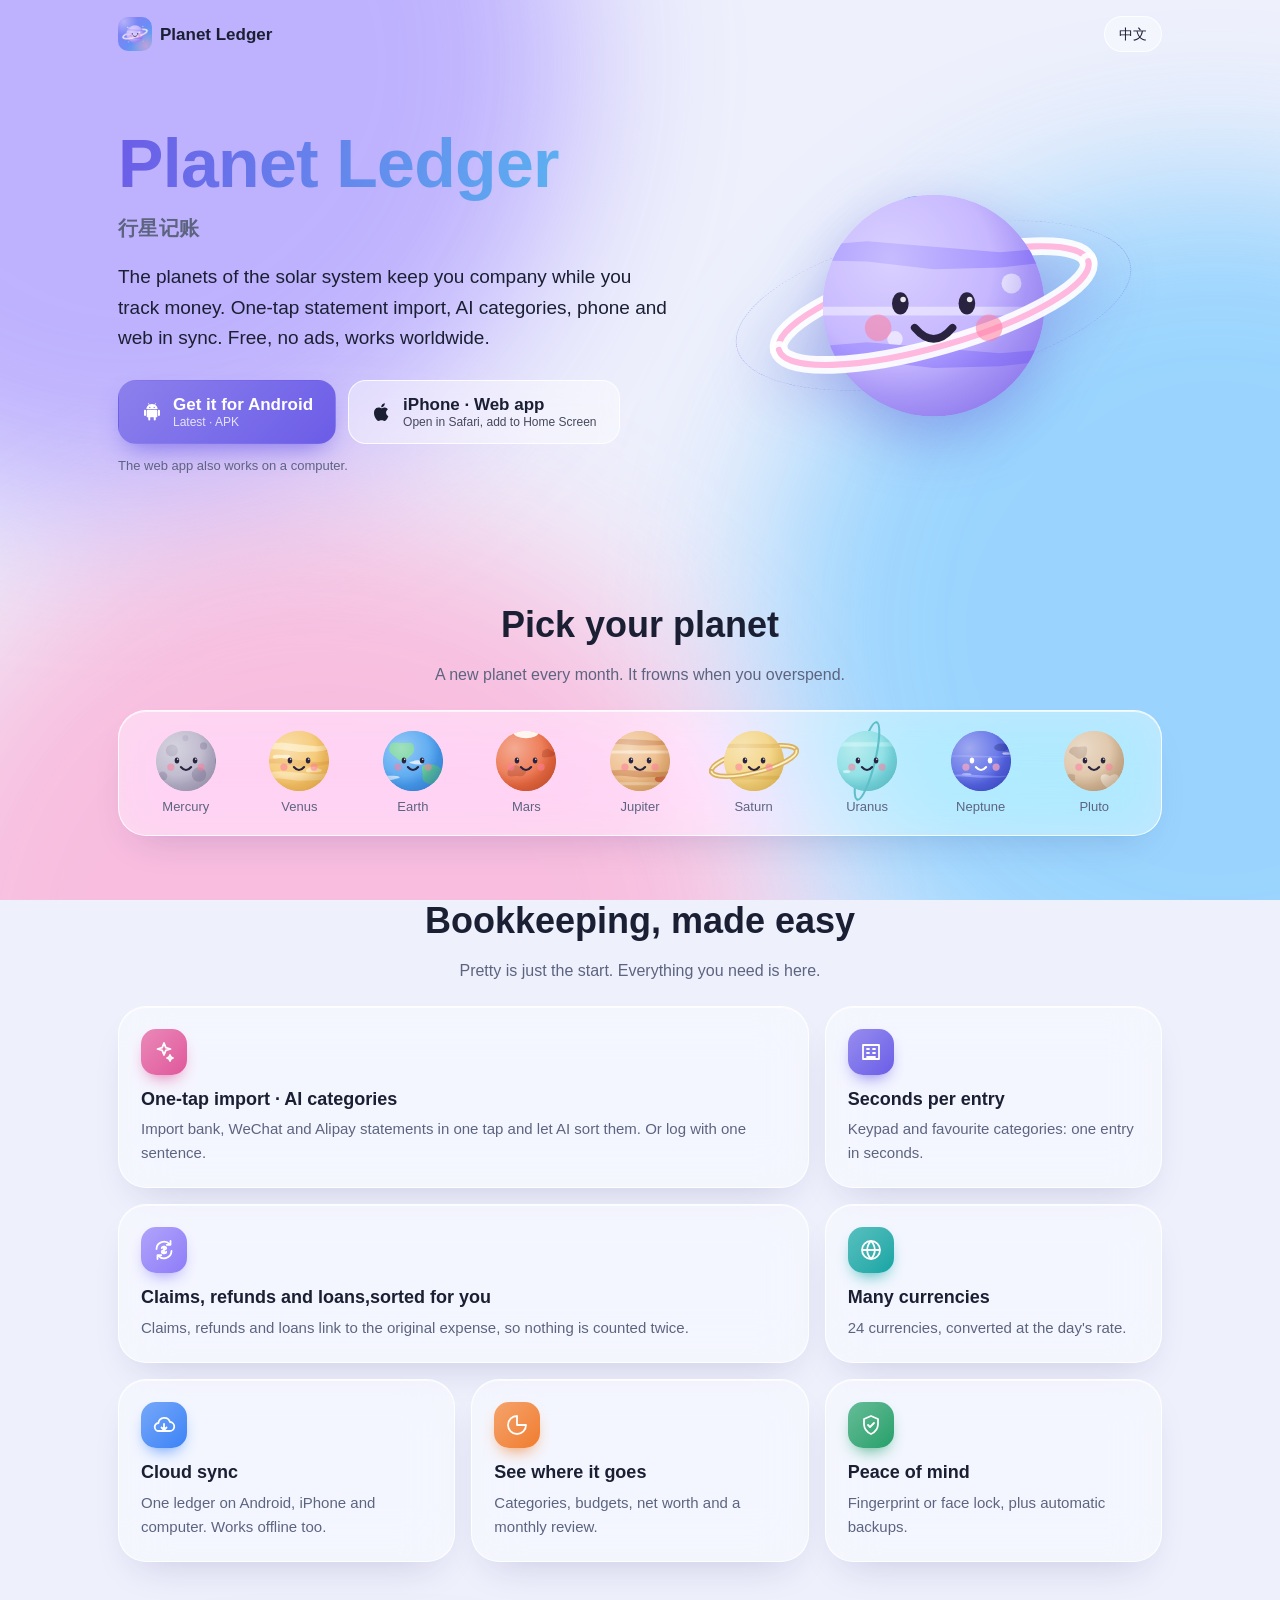
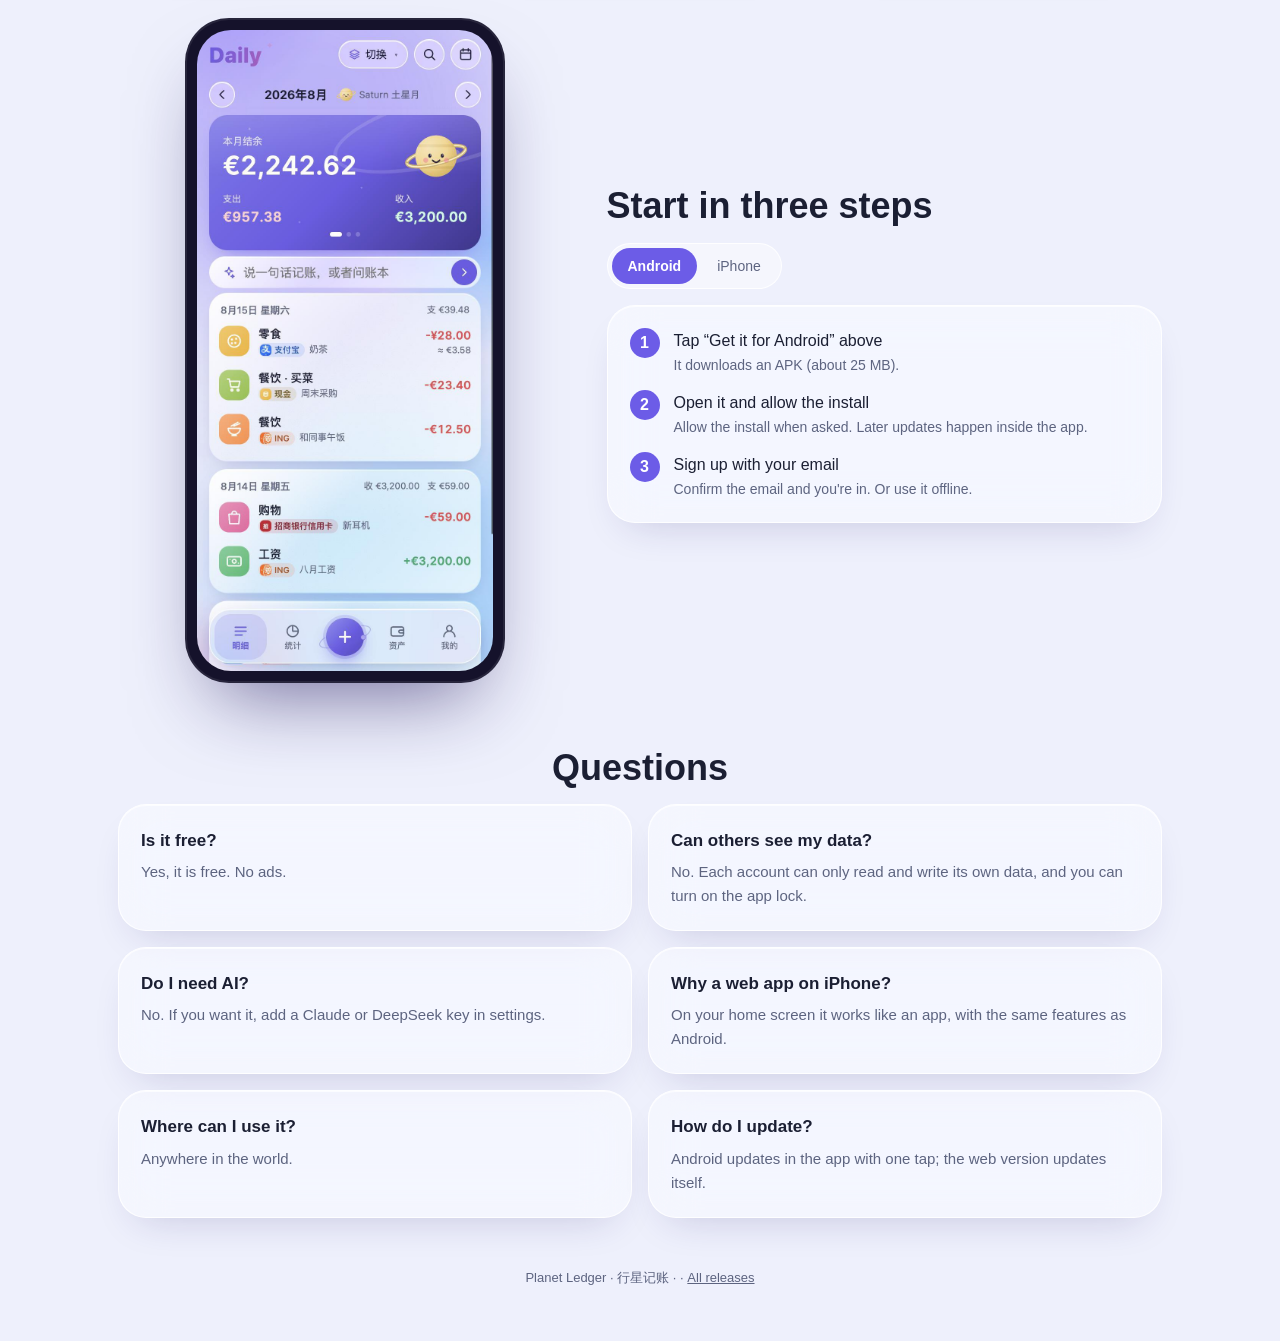
==== download/index.html @ 613dd00b "网页登录页新增下载入口。 1. 登录页底部新增「下载 App」，可前往下载页获取安卓版或查看 iPhone 使用方法 Co-Authored-By: Claude Opus 5.5 <noreply@" ====
<!doctype html>
<html lang="zh-CN">
<head>
<meta charset="utf-8">
<meta name="viewport" content="width=device-width, initial-scale=1, viewport-fit=cover">
<title>行星记账 · Planet Ledger</title>
<meta name="description" content="九大行星陪您记账。提供安卓 App 与 iPhone 网页版，数据云端同步。">
<meta name="theme-color" content="#8e7cf8">
<meta property="og:title" content="行星记账 · Planet Ledger">
<meta property="og:description" content="太阳系的行星陪您记账：账单一键导入，AI 智能分类，手机与网页同步。免费，全球可用。">
<meta property="og:image" content="https://planet.tanghui.app/icons/icon-512.png">
<meta property="og:url" content="https://planet.tanghui.app/download/">
<link rel="icon" type="image/png" href="../icons/favicon-32.png">
<link rel="apple-touch-icon" href="../icons/planets/brand-180.png">
<style>
:root {
  --bg: #eef0fc; --text: #1b1f33; --muted: #5d6480; --primary: #6c5ce7; --on-primary: #fff;
  --card: rgba(255, 255, 255, .42); --stroke: rgba(255, 255, 255, .85); --shine: rgba(255, 255, 255, .7);
  --blob1: #9e88ff; --blob2: #63c2ff; --blob3: #ff9ccb; --shadow: rgba(40, 30, 110, .22);
  --in: #22a66e; --out: #e5484d;
}
@media (prefers-color-scheme: dark) {
  :root {
    --bg: #0d0f1e; --text: #f1f2f8; --muted: #a6abc4; --primary: #a394ff; --on-primary: #14102e;
    --card: rgba(255, 255, 255, .07); --stroke: rgba(255, 255, 255, .14); --shine: rgba(255, 255, 255, .14);
    --blob1: #4b3ca8; --blob2: #1d5c8f; --blob3: #7a2e63; --shadow: rgba(0, 0, 0, .5);
    --in: #3ddc97; --out: #ff7b80;
  }
}
* { box-sizing: border-box; }
[hidden] { display: none !important; }
html { background: var(--bg); -webkit-text-size-adjust: 100%; overflow-x: hidden; overflow-x: clip; }
body {
  margin: 0; color: var(--text); overflow-x: hidden;
  font: 16px/1.6 -apple-system, BlinkMacSystemFont, "Segoe UI", "PingFang SC", "Microsoft YaHei", sans-serif;
}
/* 背景：和 App 一样的三团柔光，慢慢飘 */
.sky { position: fixed; inset: 0; z-index: -1; overflow: hidden; pointer-events: none; }
.sky i { position: absolute; width: 70vmax; height: 70vmax; border-radius: 50%; filter: blur(80px); opacity: .6; }
.sky i:nth-child(1) { background: var(--blob1); left: -25vmax; top: -30vmax; animation: d1 26s ease-in-out infinite alternate; }
.sky i:nth-child(2) { background: var(--blob2); right: -30vmax; top: 20vh; animation: d2 32s ease-in-out infinite alternate; }
.sky i:nth-child(3) { background: var(--blob3); left: -10vmax; bottom: -40vmax; animation: d1 38s ease-in-out infinite alternate-reverse; }
.sky b { position: absolute; width: 3px; height: 3px; border-radius: 50%; background: #fff; opacity: .0; animation: tw 4s ease-in-out infinite; }
@keyframes d1 { to { transform: translate(8vmax, 6vmax) scale(1.08); } }
@keyframes d2 { to { transform: translate(-6vmax, -8vmax) scale(.94); } }
@keyframes tw { 50% { opacity: .8; } }

.wrap { max-width: 1080px; margin: 0 auto; padding: 0 max(18px, env(safe-area-inset-left)) 40px; }
nav { display: flex; align-items: center; gap: 10px; padding: calc(env(safe-area-inset-top) + 16px) 0 8px; }
nav .logo { display: flex; align-items: center; gap: 8px; font-weight: 700; font-size: 17px; margin-right: auto; }
nav .logo img { width: 34px; height: 34px; border-radius: 10px; }
.chip { border: 1px solid var(--stroke); background: var(--card); color: var(--text); border-radius: 999px; padding: 6px 14px; font: inherit; font-size: 14px; cursor: pointer;
  backdrop-filter: blur(16px); -webkit-backdrop-filter: blur(16px); text-decoration: none; }

.card {
  position: relative; border-radius: 28px; padding: 22px; border: 1px solid var(--stroke); background: var(--card);
  backdrop-filter: blur(24px) saturate(170%); -webkit-backdrop-filter: blur(24px) saturate(170%);
  box-shadow: inset 0 1px 0 var(--shine), 0 18px 40px -20px var(--shadow);
}

/* 首屏 */
.hero { display: grid; grid-template-columns: 1.1fr .9fr; gap: 32px; align-items: center; padding: 36px 0 24px; }
.hero h1 { font-size: clamp(40px, 7vw, 68px); line-height: 1.2; margin: 0 0 4px; padding-bottom: .06em; letter-spacing: -.01em;
  background: linear-gradient(100deg, var(--primary), #5bb8f2 40%, #ff8fc2 70%, var(--primary)); background-size: 220% 100%;
  -webkit-background-clip: text; background-clip: text; color: transparent; animation: shine 8s linear infinite; }
@keyframes shine { to { background-position: -220% 0; } }
.hero .en { font-size: 20px; font-weight: 600; color: var(--muted); margin: 0 0 18px; letter-spacing: .02em; }
.hero p.lead { font-size: 19px; margin: 0 0 26px; max-width: 30em; }
.btns { display: flex; flex-wrap: wrap; gap: 12px; }
.btn { display: inline-flex; align-items: center; gap: 10px; padding: 14px 22px; border-radius: 18px; font-weight: 700; font-size: 17px; text-decoration: none;
  border: 1px solid var(--stroke); background: var(--card); color: var(--text); backdrop-filter: blur(16px); -webkit-backdrop-filter: blur(16px);
  transition: transform .2s cubic-bezier(.2, .9, .3, 1.4), box-shadow .2s; }
.btn:hover { transform: translateY(-2px); }
.btn:active { transform: scale(.97); }
.btn.primary { background: linear-gradient(135deg, color-mix(in srgb, var(--primary) 78%, #fff), var(--primary)); color: var(--on-primary); border-color: transparent;
  box-shadow: 0 12px 26px -10px color-mix(in srgb, var(--primary) 80%, transparent); }
.btn svg { width: 22px; height: 22px; flex: none; }
.btn small { display: block; font-weight: 500; font-size: 12px; opacity: .8; }
.btn span { line-height: 1.2; }
.note { color: var(--muted); font-size: 13px; margin-top: 12px; }

/* 首屏右边：转着的品牌星 + 绕着它的几颗小行星 */
.orbit { position: relative; aspect-ratio: 1; max-width: 420px; width: 100%; margin: 0 auto; container-type: inline-size; }
.orbit .sun { position: absolute; inset: 22%; display: grid; place-items: center; animation: bob 6s ease-in-out infinite; }
.orbit .sun svg { width: 100%; height: 100%; filter: drop-shadow(0 20px 30px rgba(80, 60, 200, .35)); }
.orbit .ring { position: absolute; inset: 2%; border-radius: 50%; border: 1.5px dashed color-mix(in srgb, var(--primary) 35%, transparent); transform: rotate(-12deg) scaleY(.375); }
/* 两颗星沿着同一道环走（隔半圈）：轨道和环一样大、一样斜；星反着转、反着压回来，所以一直是圆的。转到前半圈时盖在中间的星球上面 */
.orbit .sun { z-index: 2; }
.orbit .trk { position: absolute; inset: 2%; z-index: 1; transform: rotate(-12deg) scaleY(.375); animation: front 24s linear infinite; }
.orbit .trk.r2, .orbit .r2 .rot, .orbit .r2 .moon { animation-delay: -12s; }
.orbit .rot { position: absolute; inset: 0; animation: spin 24s linear infinite; }
.orbit .moon { position: absolute; left: 50%; top: 0; width: 0; height: 0; animation: spin 24s linear infinite reverse; }
.orbit .moon > div { position: absolute; width: 18cqw; height: 18cqw; left: -9cqw; top: -9cqw; transform: scaleY(2.6667) rotate(12deg); }
.orbit .r2 .moon > div { width: 15cqw; height: 15cqw; left: -7.5cqw; top: -7.5cqw; }
@keyframes front { 0%, 24.9% { z-index: 1; } 25%, 74.9% { z-index: 3; } 75%, 100% { z-index: 1; } }
.orbit .moon svg { width: 100%; height: 100%; }
@keyframes spin { to { transform: rotate(360deg); } }
@keyframes bob { 50% { transform: translateY(-10px); } }

/* 九大行星一排 */
h2 { font-size: clamp(26px, 4vw, 36px); margin: 56px 0 8px; text-align: center; }
.sub { text-align: center; color: var(--muted); margin: 0 auto 22px; max-width: 36em; }
.planets { display: grid; grid-template-columns: repeat(9, 1fr); gap: 8px; padding: 18px 14px; }
.planets div { text-align: center; font-size: 13px; color: var(--muted); }
.planets div svg { width: 70%; max-width: 64px; height: auto; display: block; margin: 0 auto 4px; transition: transform .3s cubic-bezier(.2, .9, .3, 1.5); }
.planets div:hover svg { transform: translateY(-6px) scale(1.08); }
.planets div:nth-child(odd) svg { animation: bob 5s ease-in-out infinite; }
.planets div:nth-child(even) svg { animation: bob 5s ease-in-out infinite .8s; }

/* 功能 */
.feats { display: grid; grid-template-columns: repeat(3, 1fr); gap: 16px; grid-auto-flow: dense; }
.feat.wide { grid-column: span 2; }
.feat h3 { margin: 10px 0 4px; font-size: 18px; text-wrap: balance; }
.feat h3 .nw { display: inline-block; }
.feat p { margin: 0; color: var(--muted); font-size: 15px; }
.ic { width: 46px; height: 46px; border-radius: 15px; display: grid; place-items: center; color: #fff; box-shadow: 0 8px 18px -8px var(--c); background: linear-gradient(135deg, color-mix(in srgb, var(--c) 70%, #fff), var(--c)); }
.ic svg { width: 24px; height: 24px; fill: none; stroke: currentColor; stroke-width: 1.8; stroke-linecap: round; stroke-linejoin: round; }

/* 手机样机 */
.show { display: grid; grid-template-columns: .9fr 1.1fr; gap: 34px; align-items: center; margin-top: 56px; }
.phone { width: min(320px, 100%); margin: 0 auto; border-radius: 44px; padding: 12px; background: #15122b; box-shadow: 0 40px 80px -30px rgba(30, 20, 90, .6), inset 0 0 0 2px rgba(255, 255, 255, .08); }
.screen.shot { padding: 0; min-height: 0; background: #e9ecfb; }
.screen.shot img { display: block; width: 100%; height: auto; }
.screen { border-radius: 34px; overflow: hidden; padding: 18px 14px 16px; min-height: 560px; position: relative;
  background: radial-gradient(80% 50% at 0% 0%, #b9a8ff 0, transparent 70%), radial-gradient(70% 50% at 100% 40%, #9fd8ff 0, transparent 70%), radial-gradient(70% 50% at 0% 100%, #ffc4e0 0, transparent 70%), #eceffd; color: #1b1f33; }
.screen .t { display: flex; align-items: center; justify-content: space-between; margin: 6px 4px 10px; }
.screen .t b { font-size: 24px; background: linear-gradient(100deg, #6c5ce7, #5bb8f2, #ff8fc2); -webkit-background-clip: text; background-clip: text; color: transparent; }
.screen .t span { font-size: 12px; color: #5d6480; display: flex; align-items: center; gap: 4px; }
.sum { border-radius: 24px; padding: 16px; color: #fff; position: relative; overflow: hidden; background: linear-gradient(135deg, #8c7cf6, #5b4ad8); box-shadow: 0 14px 26px -14px rgba(60, 40, 180, .7); }
.sum .k { font-size: 12px; opacity: .8; }
.sum .v { font-size: 30px; font-weight: 800; letter-spacing: -.01em; }
.sum .row { display: flex; justify-content: space-between; font-size: 12px; margin-top: 8px; }
.sum .row b { display: block; font-size: 16px; }
.sum .face { position: absolute; right: 16px; top: 10px; width: 64px; height: 64px; }
.sum::after { content: ""; position: absolute; width: 220px; height: 60px; border: 1.5px solid rgba(255, 255, 255, .16); border-radius: 50%; right: -60px; top: 18px; transform: rotate(-14deg); }
.list { margin-top: 12px; border-radius: 22px; padding: 10px 12px; background: rgba(255, 255, 255, .55); border: 1px solid rgba(255, 255, 255, .9); }
.list .d { font-size: 11px; color: #5d6480; margin: 2px 2px 4px; }
.tx { display: flex; align-items: center; gap: 10px; padding: 7px 2px; }
.tx .ti { width: 36px; height: 36px; border-radius: 12px; display: grid; place-items: center; color: #fff; background: var(--c); flex: none; }
.tx .ti svg { width: 20px; height: 20px; fill: none; stroke: #fff; stroke-width: 1.8; stroke-linecap: round; stroke-linejoin: round; }
.tx .m { flex: 1; min-width: 0; font-size: 14px; font-weight: 600; line-height: 1.25; }
.tx .m small { display: block; font-weight: 400; color: #5d6480; font-size: 11px; }
.tx .a { font-weight: 700; font-size: 14px; color: #e5484d; font-variant-numeric: tabular-nums; }
.tx .a.in { color: #22a66e; }
.navbar { position: absolute; left: 14px; right: 14px; bottom: 14px; height: 52px; border-radius: 22px; background: rgba(255, 255, 255, .7); border: 1px solid #fff;
  display: grid; grid-template-columns: repeat(5, 1fr); align-items: center; justify-items: center; font-size: 10px; color: #5d6480; }
.navbar i { width: 40px; height: 40px; border-radius: 50%; background: linear-gradient(135deg, #8c7cf6, #6c5ce7); color: #fff; display: grid; place-items: center; font-style: normal; font-size: 24px; box-shadow: 0 0 0 5px rgba(108, 92, 231, .14); }
.steps { display: grid; gap: 14px; }
.step { display: flex; gap: 14px; align-items: flex-start; }
.step .n { width: 30px; height: 30px; border-radius: 50%; flex: none; display: grid; place-items: center; font-weight: 800; color: var(--on-primary); background: var(--primary); }
.step p { margin: 0; }
.step p small { display: block; color: var(--muted); font-size: 14px; }
.tabs { display: inline-flex; gap: 4px; padding: 4px; border-radius: 999px; border: 1px solid var(--stroke); background: var(--card); margin-bottom: 16px; }
.tabs button { border: 0; background: none; padding: 7px 16px; border-radius: 999px; font: inherit; font-size: 14px; color: var(--muted); cursor: pointer; }
.tabs button.on { background: var(--primary); color: var(--on-primary); font-weight: 700; }

.faq { display: grid; grid-template-columns: repeat(2, 1fr); gap: 16px; }
.faq h3 { margin: 0 0 6px; font-size: 17px; }
.faq p { margin: 0; color: var(--muted); font-size: 15px; }
footer { text-align: center; color: var(--muted); font-size: 13px; margin-top: 50px; }
footer a { color: inherit; }
.reveal { opacity: 0; transform: translateY(18px); transition: opacity .7s ease, transform .7s cubic-bezier(.2, .9, .3, 1); }
.reveal.on { opacity: 1; transform: none; }

@media (max-width: 820px) {
  .hero, .show { grid-template-columns: 1fr; }
  .hero { padding-top: 10px; gap: 8px; }
  .hero .orbit { order: -1; max-width: 300px; }
  .feats { grid-template-columns: 1fr 1fr; }
  .feat.wide + .feat.wide { grid-column: auto; }
  .faq { grid-template-columns: 1fr; }
  .planets { grid-template-columns: repeat(5, 1fr); row-gap: 14px; }
}
@media (max-width: 520px) {
  .feats { grid-template-columns: 1fr; }
  .feat.wide { grid-column: auto; }
  .btn { width: 100%; justify-content: center; }
  .hero p.lead { font-size: 17px; }
}
@media (prefers-reduced-motion: reduce) { *, *::before, *::after { animation: none !important; transition: none !important; } .reveal { opacity: 1; transform: none; }
  .orbit .trk.r2 { z-index: 3; } .orbit .r2 .rot { transform: rotate(180deg); } .orbit .r2 .moon { transform: rotate(-180deg); } }
</style>
</head>
<body>
<div class="sky" aria-hidden="true"><i></i><i></i><i></i></div>
<div class="wrap">
  <nav>
    <span class="logo"><img src="../icons/planets/brand-180.png" alt=""><span data-zh="行星记账" data-en="Planet Ledger">行星记账</span></span>
    <button class="chip" id="lang" type="button">English</button>
  </nav>

  <section class="hero">
    <div>
      <h1 data-zh="行星记账" data-en="Planet Ledger">行星记账</h1>
      <p class="en" data-zh="Planet Ledger" data-en="行星记账">Planet Ledger</p>
      <p class="lead" data-zh="太阳系的行星陪您记账。账单一键导入，AI 智能分类，手机与网页同步。免费、无广告，全球可用。" data-en="The planets of the solar system keep you company while you track money. One-tap statement import, AI categories, phone and web in sync. Free, no ads, works worldwide.">太阳系的行星陪您记账。账单一键导入，AI 智能分类，手机与网页同步。免费、无广告，全球可用。</p>
      <div class="btns">
        <a class="btn primary" id="dl-android" href="https://planet.tanghui.app/download/latest.apk">
          <svg viewBox="0 0 24 24" fill="currentColor" aria-hidden="true"><path d="M7.2 9.5h9.6c.6 0 1 .4 1 1v6.3c0 .6-.4 1-1 1h-.7v2.4a1.1 1.1 0 0 1-2.2 0v-2.4h-3.8v2.4a1.1 1.1 0 0 1-2.2 0v-2.4h-.7c-.6 0-1-.4-1-1v-6.3c0-.6.4-1 1-1Zm-2.8 0a1.1 1.1 0 0 1 1.1 1.1v4.6a1.1 1.1 0 0 1-2.2 0v-4.6c0-.6.5-1.1 1.1-1.1Zm15.2 0a1.1 1.1 0 0 1 1.1 1.1v4.6a1.1 1.1 0 0 1-2.2 0v-4.6c0-.6.5-1.1 1.1-1.1ZM8.6 4.1l-1-1.7a.3.3 0 0 1 .5-.3l1 1.8A6.6 6.6 0 0 1 12 3.3c1 0 2 .2 2.9.6l1-1.8a.3.3 0 0 1 .5.3l-1 1.7a5.4 5.4 0 0 1 2.8 4.5H5.8a5.4 5.4 0 0 1 2.8-4.5Zm1 2.2a.7.7 0 1 0 0 1.4.7.7 0 0 0 0-1.4Zm4.8 0a.7.7 0 1 0 0 1.4.7.7 0 0 0 0-1.4Z"/></svg>
          <span><span data-zh="下载安卓版" data-en="Get it for Android">下载安卓版</span><small id="dl-meta" data-zh="最新版 · APK" data-en="Latest · APK">最新版 · APK</small></span>
        </a>
        <a class="btn" id="open-web" href="../">
          <svg viewBox="0 0 24 24" fill="currentColor" aria-hidden="true"><path d="M16.4 12.6c0-2.4 2-3.6 2.1-3.7a4.5 4.5 0 0 0-3.5-1.9c-1.5-.2-2.9.9-3.7.9-.8 0-1.9-.9-3.2-.8a4.7 4.7 0 0 0-4 2.4c-1.7 3-.4 7.4 1.2 9.8.8 1.2 1.8 2.5 3 2.4 1.2 0 1.7-.8 3.2-.8 1.5 0 1.9.8 3.2.8 1.3 0 2.1-1.2 2.9-2.4.9-1.3 1.3-2.6 1.3-2.7 0 0-2.5-1-2.5-4ZM14 5.4c.7-.8 1.1-1.9 1-3-1 0-2.1.7-2.8 1.5-.6.7-1.2 1.8-1 2.9 1 .1 2.1-.6 2.8-1.4Z"/></svg>
          <span><span data-zh="iPhone · 网页版" data-en="iPhone · Web app">iPhone · 网页版</span><small data-zh="在 Safari 中打开并添加至主屏幕" data-en="Open in Safari, add to Home Screen">在 Safari 中打开并添加至主屏幕</small></span>
        </a>
      </div>
      <p class="note" id="hint" data-zh="网页版同样可在电脑上使用。" data-en="The web app also works on a computer.">网页版同样可在电脑上使用。</p>
    </div>
    <div class="orbit" aria-hidden="true">
      <div class="ring"></div>
      <div class="trk"><div class="rot"><div class="moon"><div data-planet="earth"></div></div></div></div>
      <div class="trk r2"><div class="rot"><div class="moon"><div data-planet="saturn"></div></div></div></div>
      <div class="sun" data-planet="brand" data-px="300"></div>
    </div>
  </section>

  <section class="reveal">
    <h2 data-zh="选择您的星球" data-en="Pick your planet">选择您的星球</h2>
    <p class="sub" data-zh="每月一颗主题行星，入不敷出时它会皱眉。" data-en="A new planet every month. It frowns when you overspend.">每月一颗主题行星，入不敷出时它会皱眉。</p>
    <div class="card planets" id="nine"></div>
  </section>

  <section class="reveal">
    <h2 data-zh="记账，原来可以这么轻松" data-en="Bookkeeping, made easy">记账，原来可以这么轻松</h2>
    <p class="sub" data-zh="在美观之外，功能同样完备。" data-en="Pretty is just the start. Everything you need is here.">在美观之外，功能同样完备。</p>
    <div class="feats">
      <div class="card feat wide"><div class="ic" style="--c:#e0569b"><svg viewBox="0 0 24 24"><path d="M12 3l1.8 4.6L18.5 9l-4.7 1.4L12 15l-1.8-4.6L5.5 9l4.7-1.4z M18 15l.9 2.1L21 18l-2.1.9L18 21l-.9-2.1L15 18l2.1-.9z"/></svg></div>
        <h3 data-zh="账单一键导入 · AI 智能分类" data-en="One-tap import · AI categories">账单一键导入 · AI 智能分类</h3><p data-zh="银行、微信、支付宝账单一键导入，AI 自动分类；一句话即可记账。" data-en="Import bank, WeChat and Alipay statements in one tap and let AI sort them. Or log with one sentence.">银行、微信、支付宝账单一键导入，AI 自动分类；一句话即可记账。</p></div>
      <div class="card feat wide"><div class="ic" style="--c:#8e7cf8"><svg viewBox="0 0 24 24"><path d="M4.5 11a7.5 7.5 0 0 1 13.2-4.6 M18.5 3v3.8h-3.8 M19.5 13a7.5 7.5 0 0 1-13.2 4.6 M5.5 21v-3.8h3.8 M12 8.5v7 M9.8 10.2c0-1 1-1.6 2.2-1.6s2.2.6 2.2 1.6c0 2.2-4.4 1.2-4.4 3.5c0 1 1 1.6 2.2 1.6s2.2-.6 2.2-1.6"/></svg></div>
        <h3><span class="nw" data-zh="报销、退款、借款理不清，" data-en="Claims, refunds and loans, ">报销、退款、借款理不清，</span><span class="nw" data-zh="小星帮您搞定" data-en="sorted for you">小星帮您搞定</span></h3><p data-zh="报销、退款、借款自动关联原支出，统计不重复。" data-en="Claims, refunds and loans link to the original expense, so nothing is counted twice.">报销、退款、借款自动关联原支出，统计不重复。</p></div>
      <div class="card feat"><div class="ic" style="--c:#6c5ce7"><svg viewBox="0 0 24 24"><path d="M4 5h16v14H4z M8 9h2 M14 9h2 M8 13h2 M14 13h2 M8 17h8"/></svg></div>
        <h3 data-zh="快速记账" data-en="Seconds per entry">快速记账</h3><p data-zh="数字键盘与常用分类，数秒即可记一笔。" data-en="Keypad and favourite categories: one entry in seconds.">数字键盘与常用分类，数秒即可记一笔。</p></div>
      <div class="card feat"><div class="ic" style="--c:#0ea5a4"><svg viewBox="0 0 24 24"><path d="M12 3a9 9 0 1 0 0 18a9 9 0 1 0 0-18z M3 12h18 M12 3c2.5 2.6 3.8 5.6 3.8 9s-1.3 6.4-3.8 9c-2.5-2.6-3.8-5.6-3.8-9S9.5 5.6 12 3z"/></svg></div>
        <h3 data-zh="多币种" data-en="Many currencies">多币种</h3><p data-zh="24 种货币，按当日汇率自动换算。" data-en="24 currencies, converted at the day's rate.">24 种货币，按当日汇率自动换算。</p></div>
      <div class="card feat"><div class="ic" style="--c:#3b82f6"><svg viewBox="0 0 24 24"><path d="M7 18a4 4 0 0 1-.6-8A6 6 0 0 1 18 9a4.5 4.5 0 0 1-.5 9z M12 11v6 M9.5 14.5L12 17l2.5-2.5"/></svg></div>
        <h3 data-zh="云端同步" data-en="Cloud sync">云端同步</h3><p data-zh="安卓、iPhone、电脑共用一个账本，离线亦可记账。" data-en="One ledger on Android, iPhone and computer. Works offline too.">安卓、iPhone、电脑共用一个账本，离线亦可记账。</p></div>
      <div class="card feat"><div class="ic" style="--c:#f07c2b"><svg viewBox="0 0 24 24"><path d="M12 3v9h9 M12 3a9 9 0 1 0 9 9"/></svg></div>
        <h3 data-zh="清晰的收支分析" data-en="See where it goes">清晰的收支分析</h3><p data-zh="分类、预算、净资产一目了然，每月另附复盘。" data-en="Categories, budgets, net worth and a monthly review.">分类、预算、净资产一目了然，每月另附复盘。</p></div>
      <div class="card feat"><div class="ic" style="--c:#22a06b"><svg viewBox="0 0 24 24"><path d="M12 3l7 3v5c0 4.5-3 8.2-7 10c-4-1.8-7-5.5-7-10V6z M9 12l2 2l4-4"/></svg></div>
        <h3 data-zh="安全可靠" data-en="Peace of mind">安全可靠</h3><p data-zh="支持指纹、面容解锁与自动备份。" data-en="Fingerprint or face lock, plus automatic backups.">支持指纹、面容解锁与自动备份。</p></div>
    </div>
  </section>

  <section class="show reveal">
    <div class="phone"><div class="screen shot"><img src="app-home.jpg?v=20261123130657" width="390" height="844" alt="行星记账首页截图 / Planet Ledger home screen" loading="lazy"></div></div>
    <div>
      <h2 style="text-align:left;margin-top:0" data-zh="三步开始使用" data-en="Start in three steps">三步开始使用</h2>
      <div class="tabs" role="tablist"><button class="on" data-os="android" role="tab">Android</button><button data-os="ios" role="tab">iPhone</button></div>
      <div class="card steps" id="steps-android">
        <div class="step"><span class="n">1</span><p><span data-zh="点击上方「下载安卓版」" data-en="Tap “Get it for Android” above">点击上方「下载安卓版」</span><small data-zh="下载 APK 安装包（约 25 MB）。" data-en="It downloads an APK (about 25 MB).">下载 APK 安装包（约 25 MB）。</small></p></div>
        <div class="step"><span class="n">2</span><p><span data-zh="打开安装包并允许安装" data-en="Open it and allow the install">打开安装包并允许安装</span><small data-zh="按提示允许安装即可，后续可在应用内更新。" data-en="Allow the install when asked. Later updates happen inside the app.">按提示允许安装即可，后续可在应用内更新。</small></p></div>
        <div class="step"><span class="n">3</span><p><span data-zh="使用邮箱注册" data-en="Sign up with your email">使用邮箱注册</span><small data-zh="完成邮件确认后即可登录，亦可离线使用。" data-en="Confirm the email and you're in. Or use it offline.">完成邮件确认后即可登录，亦可离线使用。</small></p></div>
      </div>
      <div class="card steps" id="steps-ios" hidden>
        <div class="step"><span class="n">1</span><p><span data-zh="在 Safari 中打开网页版" data-en="Open the web app in Safari">在 Safari 中打开网页版</span><small data-zh="点击上方「iPhone · 网页版」。" data-en="Tap “iPhone · Web app” above.">点击上方「iPhone · 网页版」。</small></p></div>
        <div class="step"><span class="n">2</span><p><span data-zh="选择「分享」→「添加到主屏幕」" data-en="Share → Add to Home Screen">选择「分享」→「添加到主屏幕」</span><small data-zh="此后可如 App 一样全屏打开。" data-en="It then opens full screen, like an app.">此后可如 App 一样全屏打开。</small></p></div>
        <div class="step"><span class="n">3</span><p><span data-zh="使用邮箱注册" data-en="Sign up with your email">使用邮箱注册</span><small data-zh="一个账号，所有设备通用。" data-en="One account for all your devices.">一个账号，所有设备通用。</small></p></div>
      </div>
    </div>
  </section>

  <section class="reveal">
    <h2 data-zh="常见问题" data-en="Questions">常见问题</h2>
    <div class="faq">
      <div class="card"><h3 data-zh="是否收费？" data-en="Is it free?">是否收费？</h3><p data-zh="免费使用，无广告。" data-en="Yes, it is free. No ads.">免费使用，无广告。</p></div>
      <div class="card"><h3 data-zh="数据是否会被他人查看？" data-en="Can others see my data?">数据是否会被他人查看？</h3><p data-zh="不会。每个账号只能访问自己的数据，并可开启应用锁。" data-en="No. Each account can only read and write its own data, and you can turn on the app lock.">不会。每个账号只能访问自己的数据，并可开启应用锁。</p></div>
      <div class="card"><h3 data-zh="是否必须使用 AI？" data-en="Do I need AI?">是否必须使用 AI？</h3><p data-zh="不必。如有需要，在设置中填入 Claude 或 DeepSeek 密钥即可。" data-en="No. If you want it, add a Claude or DeepSeek key in settings.">不必。如有需要，在设置中填入 Claude 或 DeepSeek 密钥即可。</p></div>
      <div class="card"><h3 data-zh="iPhone 为何使用网页版？" data-en="Why a web app on iPhone?">iPhone 为何使用网页版？</h3><p data-zh="添加至主屏幕后可如 App 一样使用，功能与安卓版相同。" data-en="On your home screen it works like an app, with the same features as Android.">添加至主屏幕后可如 App 一样使用，功能与安卓版相同。</p></div>
      <div class="card"><h3 data-zh="在哪些地区可以使用？" data-en="Where can I use it?">在哪些地区可以使用？</h3><p data-zh="无论国内外，均可使用。" data-en="Anywhere in the world.">无论国内外，均可使用。</p></div>
      <div class="card"><h3 data-zh="如何更新？" data-en="How do I update?">如何更新？</h3><p data-zh="安卓版在应用内一键更新，网页版自动更新。" data-en="Android updates in the app with one tap; the web version updates itself.">安卓版在应用内一键更新，网页版自动更新。</p></div>
    </div>
  </section>

  <footer>
    <p><span data-zh="行星记账 Planet Ledger" data-en="Planet Ledger · 行星记账">行星记账 Planet Ledger</span> · <span id="ver"></span> · <a href="https://github.com/tanghuii/HuiLedger/releases" data-zh="所有版本" data-en="All releases">所有版本</a></p>
  </footer>
</div>

<script src="../planets.js?v=20261123130657"></script>
<script>
'use strict';
// 语言：跟着浏览器，右上角可以切换
let lang = (navigator.language || '').toLowerCase().startsWith('zh') ? 'zh' : 'en';
try { lang = localStorage.getItem('pl.dlLang') || ((navigator.language || '').toLowerCase().startsWith('zh') ? 'zh' : 'en'); } catch { /* 隐私模式 */ }
const tr = (zh, en) => (lang === 'zh' ? zh : en);
function applyLang() {
  document.documentElement.lang = lang === 'zh' ? 'zh-CN' : 'en';
  document.querySelectorAll('[data-zh]').forEach((el) => { el.textContent = el.dataset[lang]; });
  document.getElementById('lang').textContent = lang === 'zh' ? 'English' : '中文';
  document.title = lang === 'zh' ? '行星记账 · Planet Ledger' : 'Planet Ledger · 行星记账';
  drawPlanets();
  updateMeta();
}
document.getElementById('lang').addEventListener('click', () => {
  lang = lang === 'zh' ? 'en' : 'zh';
  try { localStorage.setItem('pl.dlLang', lang); } catch { /* 隐私模式 */ }
  applyLang();
});

// 行星：用 App 同一份画法（planets.js）
function drawPlanets() {
  if (typeof planetSvg !== 'function') return;
  document.querySelectorAll('[data-planet]').forEach((el) => { el.innerHTML = planetSvg(el.dataset.planet, { px: Number(el.dataset.px) || 120 }); });
  document.getElementById('nine').innerHTML = PLANETS_NINE.map((p) => `<div>${planetSvg(p, { px: 72 })}<span>${tr(p.zh, p.en)}</span></div>`).join('');
}

// 设备：iPhone 上把网页版放在前面，安卓上把下载放在前面
const ua = navigator.userAgent, isIOS = /iP(hone|ad|od)/.test(ua) || (/Macintosh/.test(ua) && navigator.maxTouchPoints > 1), isAndroid = /Android/i.test(ua);
const and = document.getElementById('dl-android'), web = document.getElementById('open-web');
if (isIOS) { and.classList.remove('primary'); web.classList.add('primary'); web.parentElement.prepend(web); }
function showSteps(os) {
  document.querySelectorAll('.tabs button').forEach((b) => b.classList.toggle('on', b.dataset.os === os));
  document.getElementById('steps-android').hidden = os !== 'android';
  document.getElementById('steps-ios').hidden = os !== 'ios';
}
document.querySelectorAll('.tabs button').forEach((b) => b.addEventListener('click', () => showSteps(b.dataset.os)));
showSteps(isIOS ? 'ios' : 'android');

// 最新版本：从 GitHub 取安装包的直链和大小；取不到就留着"所有版本"页的链接
let release = null;
function updateMeta() {
  const meta = document.getElementById('dl-meta'), ver = document.getElementById('ver');
  if (!release) return;
  const apk = (release.assets || []).find((a) => /\.apk$/i.test(a.name));
  const v = String(release.tag_name || '').replace(/^v/i, '');
  ver.textContent = 'v' + v;
  if (apk) {
    and.href = apk.browser_download_url;
    meta.textContent = `v${v} · ${(apk.size / 1048576).toFixed(0)} MB`;
  }
}
// 一律用我们自己的地址 planet.tanghui.app（中国大陆也能用，经 Cloudflare 缓存）；它取不到时才用 GitHub 备份
const PLANET = 'https://planet.tanghui.app';
const onPlanet = location.hostname === 'planet.tanghui.app';
and.href = PLANET + '/download/latest.apk';
web.href = onPlanet ? '/' : PLANET + '/';
// 「所有版本」在 GitHub 上，大陆可能打不开：在自己的地址上不显示
if (onPlanet) document.querySelector('footer a[href*="github.com"]')?.remove();
function showVersion(v, size) {
  document.getElementById('ver').textContent = 'v' + v;
  document.getElementById('dl-meta').textContent = 'v' + v + (size ? ` · ${(size / 1048576).toFixed(0)} MB` : ' · APK');
}
fetch(PLANET + '/update.json').then((r) => (r.ok ? r.json() : null)).then((j) => {
  if (j?.versionName) { showVersion(j.versionName); return; }
  throw new Error('no planet');
}).catch(() => fetch('https://api.github.com/repos/tanghuii/HuiLedger/releases/latest').then((r) => (r.ok ? r.json() : null)).then((j) => {
  // 自己的地址不通：用 GitHub 的版本信息和下载链接
  release = j; updateMeta();
}).catch(() => {}));

// 背景里的小星星
const sky = document.querySelector('.sky');
for (let i = 0; i < 26; i++) {
  const s = document.createElement('b');
  s.style.left = Math.random() * 100 + '%'; s.style.top = Math.random() * 100 + '%';
  s.style.animationDelay = (Math.random() * 4).toFixed(2) + 's'; s.style.animationDuration = (3 + Math.random() * 3).toFixed(2) + 's';
  sky.appendChild(s);
}
// 往下滚时一块一块浮上来
const io = 'IntersectionObserver' in window ? new IntersectionObserver((es) => es.forEach((e) => { if (e.isIntersecting) { e.target.classList.add('on'); io.unobserve(e.target); } }), { threshold: .12 }) : null;
document.querySelectorAll('.reveal').forEach((el) => (io ? io.observe(el) : el.classList.add('on')));

applyLang();
</script>
</body>
</html>
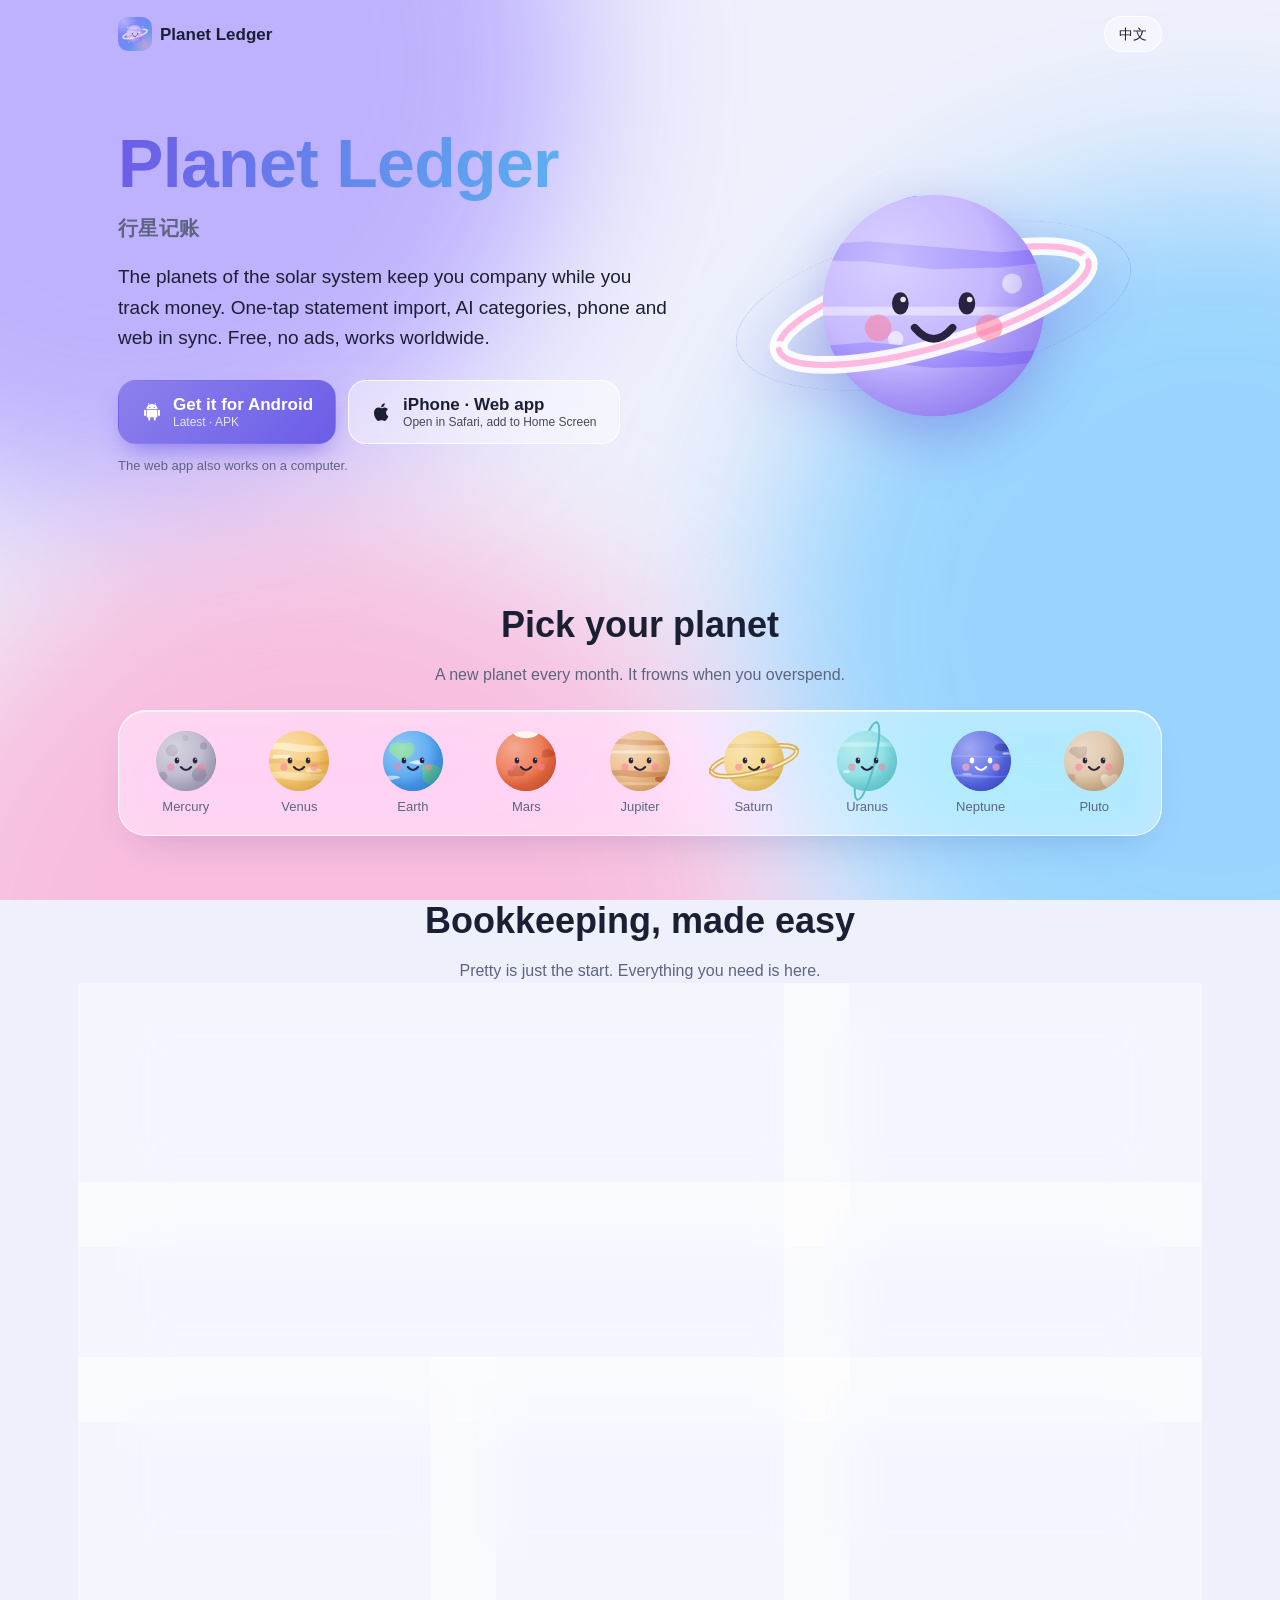
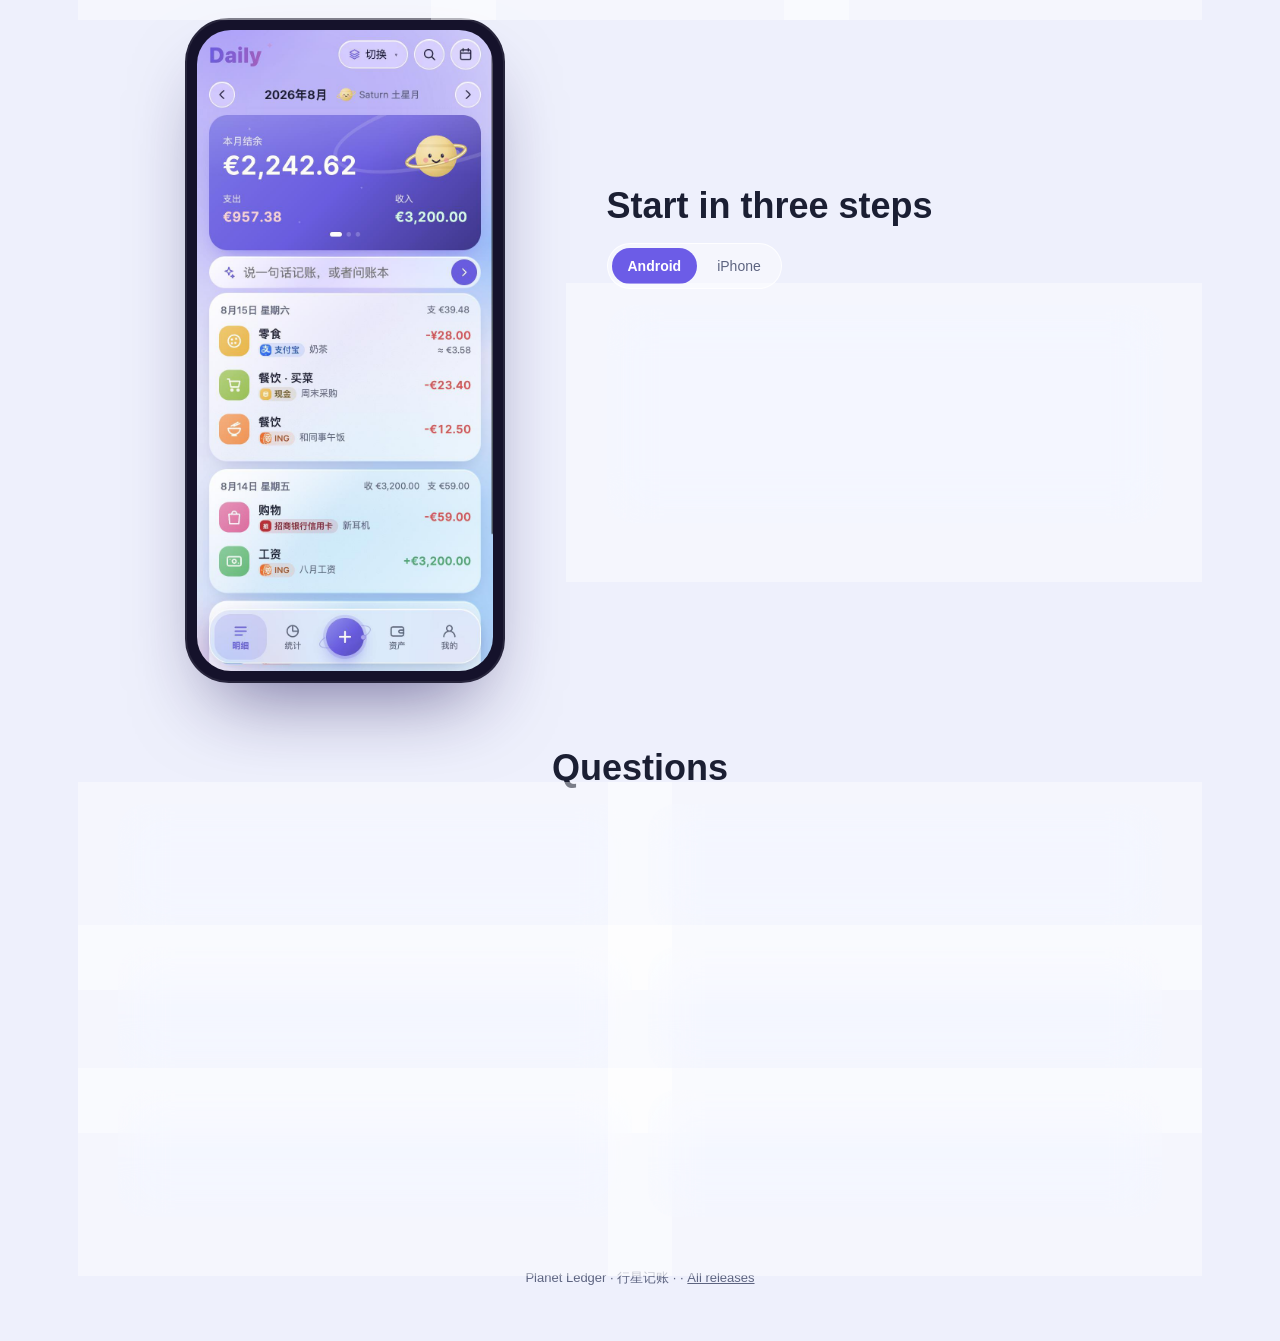
==== commit 0889c312: "网页版更新：首页卡片、按钮样式、代收分类与导入核对均已改进。 1. 首页卡片可在「设置」中选择显示净收支、支出或收入 2. 按钮统一为毛玻璃样式，整理页按钮更醒目 3. 新增「代收」「代收转回」分类，" ====
--- a/download/index.html
+++ b/download/index.html
@@ -242,7 +242,7 @@
   </section>
 
   <section class="show reveal">
-    <div class="phone"><div class="screen shot"><img src="app-home.jpg?v=20261123130657" width="390" height="844" alt="行星记账首页截图 / Planet Ledger home screen" loading="lazy"></div></div>
+    <div class="phone"><div class="screen shot"><img src="app-home.jpg?v=20261128103549" width="390" height="844" alt="行星记账首页截图 / Planet Ledger home screen" loading="lazy"></div></div>
     <div>
       <h2 style="text-align:left;margin-top:0" data-zh="三步开始使用" data-en="Start in three steps">三步开始使用</h2>
       <div class="tabs" role="tablist"><button class="on" data-os="android" role="tab">Android</button><button data-os="ios" role="tab">iPhone</button></div>
@@ -276,7 +276,7 @@
   </footer>
 </div>
 
-<script src="../planets.js?v=20261123130657"></script>
+<script src="../planets.js?v=20261128103549"></script>
 <script>
 'use strict';
 // 语言：跟着浏览器，右上角可以切换
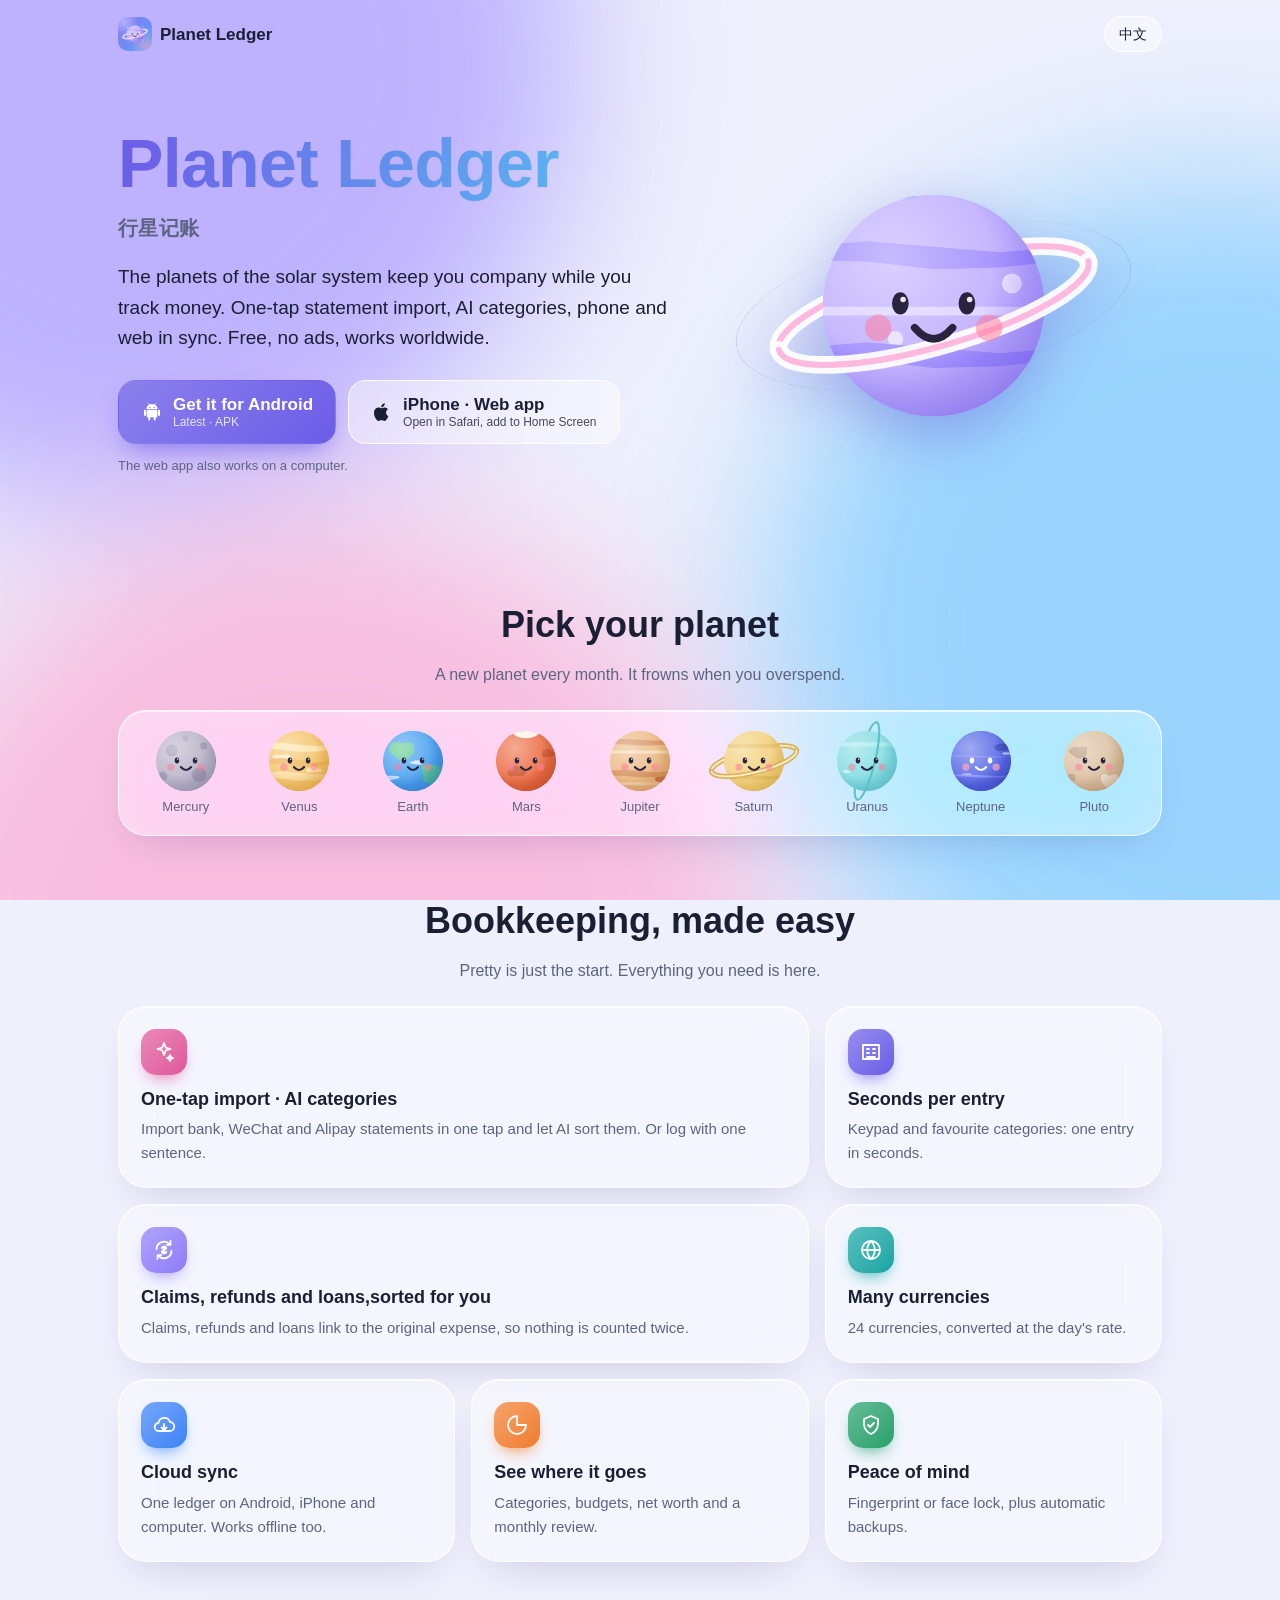
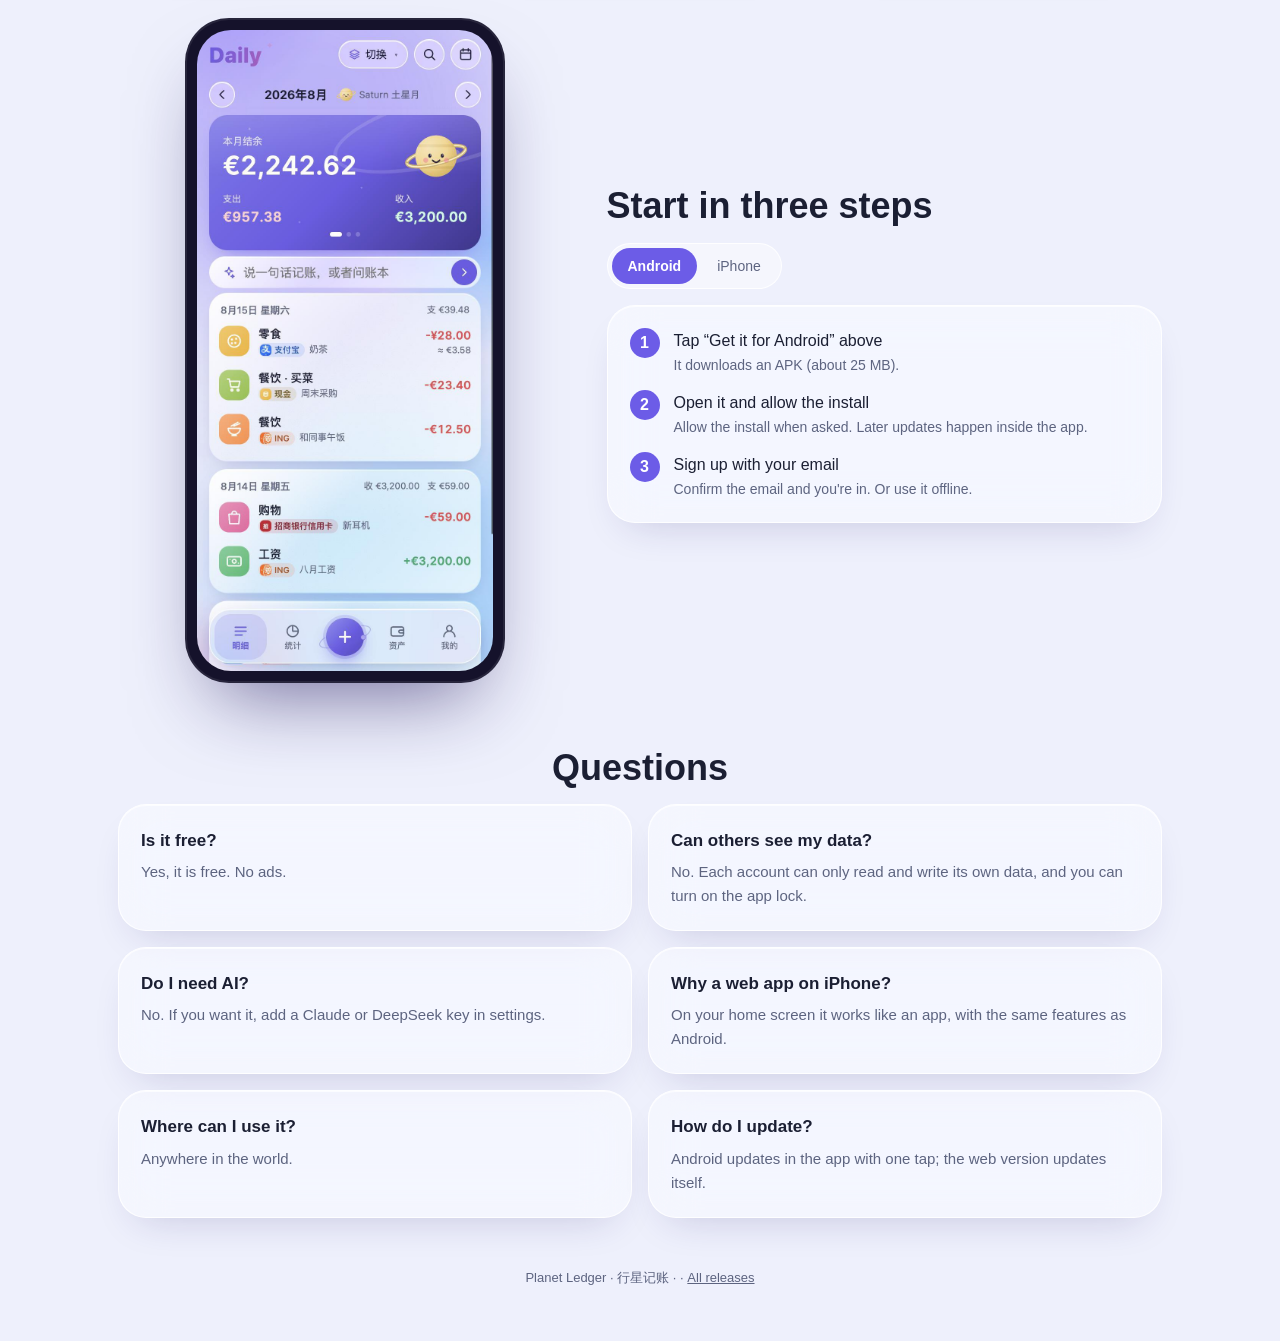
==== commit 07258298: "网页版登录页细节调整。 1. 登录页的「注册」「忘记密码」「下载 App」恢复为文字链接样式 Co-Authored-By: Claude Opus 5.5 <noreply@anthropic.co" ====
--- a/download/index.html
+++ b/download/index.html
@@ -242,7 +242,7 @@
   </section>
 
   <section class="show reveal">
-    <div class="phone"><div class="screen shot"><img src="app-home.jpg?v=20261128103549" width="390" height="844" alt="行星记账首页截图 / Planet Ledger home screen" loading="lazy"></div></div>
+    <div class="phone"><div class="screen shot"><img src="app-home.jpg?v=20261128105339" width="390" height="844" alt="行星记账首页截图 / Planet Ledger home screen" loading="lazy"></div></div>
     <div>
       <h2 style="text-align:left;margin-top:0" data-zh="三步开始使用" data-en="Start in three steps">三步开始使用</h2>
       <div class="tabs" role="tablist"><button class="on" data-os="android" role="tab">Android</button><button data-os="ios" role="tab">iPhone</button></div>
@@ -276,7 +276,7 @@
   </footer>
 </div>
 
-<script src="../planets.js?v=20261128103549"></script>
+<script src="../planets.js?v=20261128105339"></script>
 <script>
 'use strict';
 // 语言：跟着浏览器，右上角可以切换
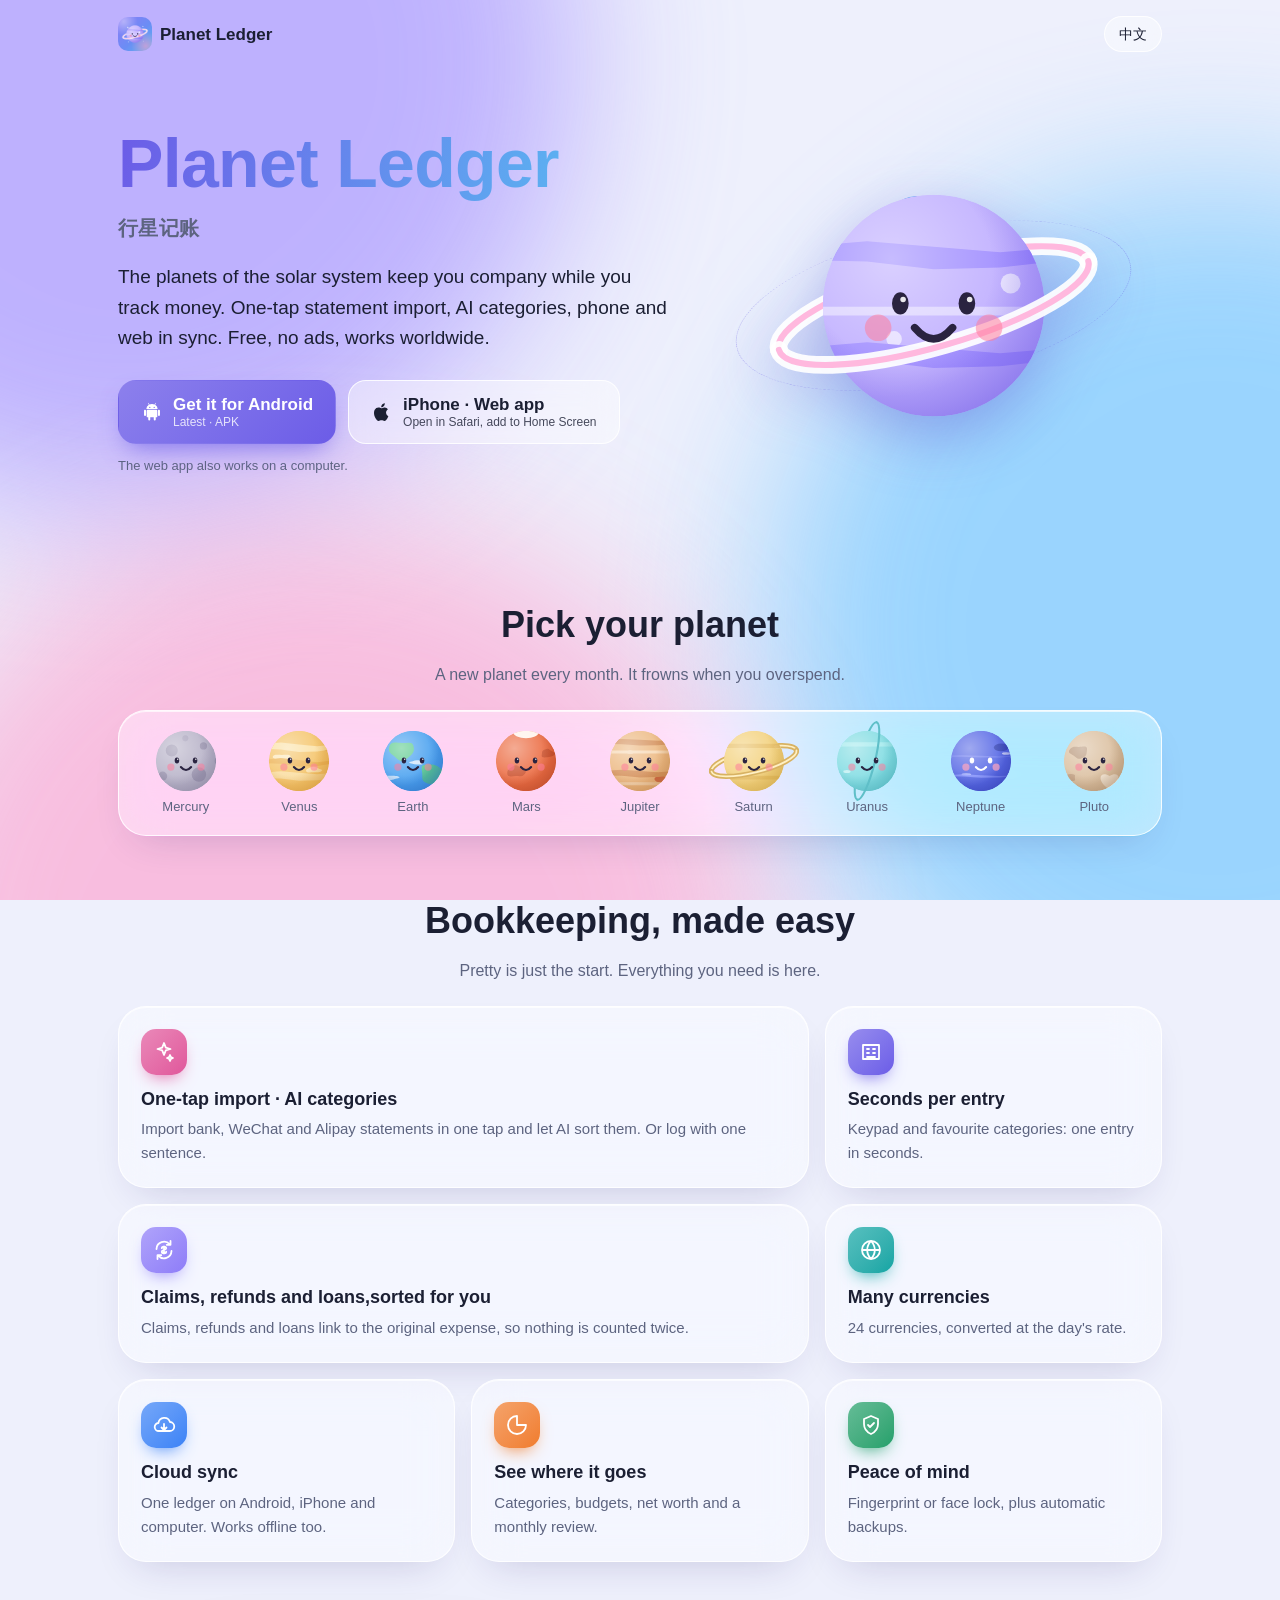
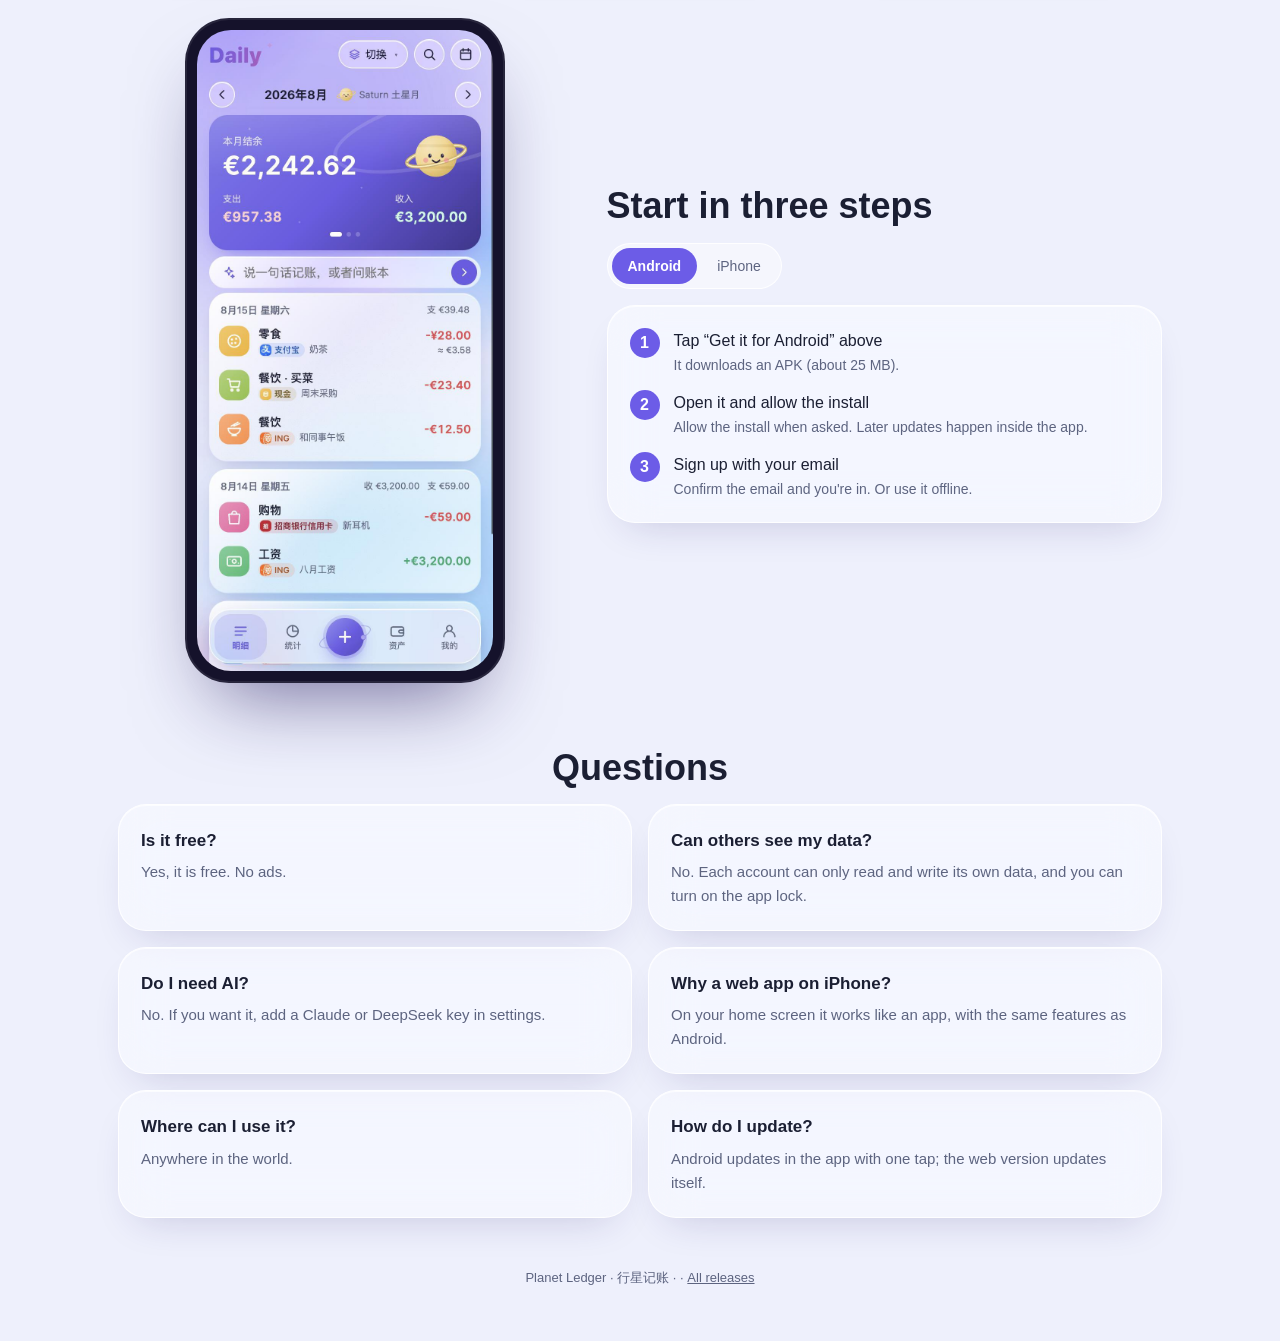
==== commit 1a52963f: "卡片外观更新： 1. 液态玻璃卡片新增边缘高光与折射色边，更有玻璃的厚度感 2. 卡通外观改为可爱风：细粉边、圆角更大、糖果色投影，不再使用黑色粗描边 Co-Authored-By: Claude F" ====
--- a/download/index.html
+++ b/download/index.html
@@ -242,7 +242,7 @@
   </section>
 
   <section class="show reveal">
-    <div class="phone"><div class="screen shot"><img src="app-home.jpg?v=20261128105339" width="390" height="844" alt="行星记账首页截图 / Planet Ledger home screen" loading="lazy"></div></div>
+    <div class="phone"><div class="screen shot"><img src="app-home.jpg?v=20261128155313" width="390" height="844" alt="行星记账首页截图 / Planet Ledger home screen" onerror="this.onerror=null;this.src='app-home.jpg?r='+Date.now()"></div></div>
     <div>
       <h2 style="text-align:left;margin-top:0" data-zh="三步开始使用" data-en="Start in three steps">三步开始使用</h2>
       <div class="tabs" role="tablist"><button class="on" data-os="android" role="tab">Android</button><button data-os="ios" role="tab">iPhone</button></div>
@@ -276,7 +276,7 @@
   </footer>
 </div>
 
-<script src="../planets.js?v=20261128105339"></script>
+<script src="../planets.js?v=20261128155313"></script>
 <script>
 'use strict';
 // 语言：跟着浏览器，右上角可以切换
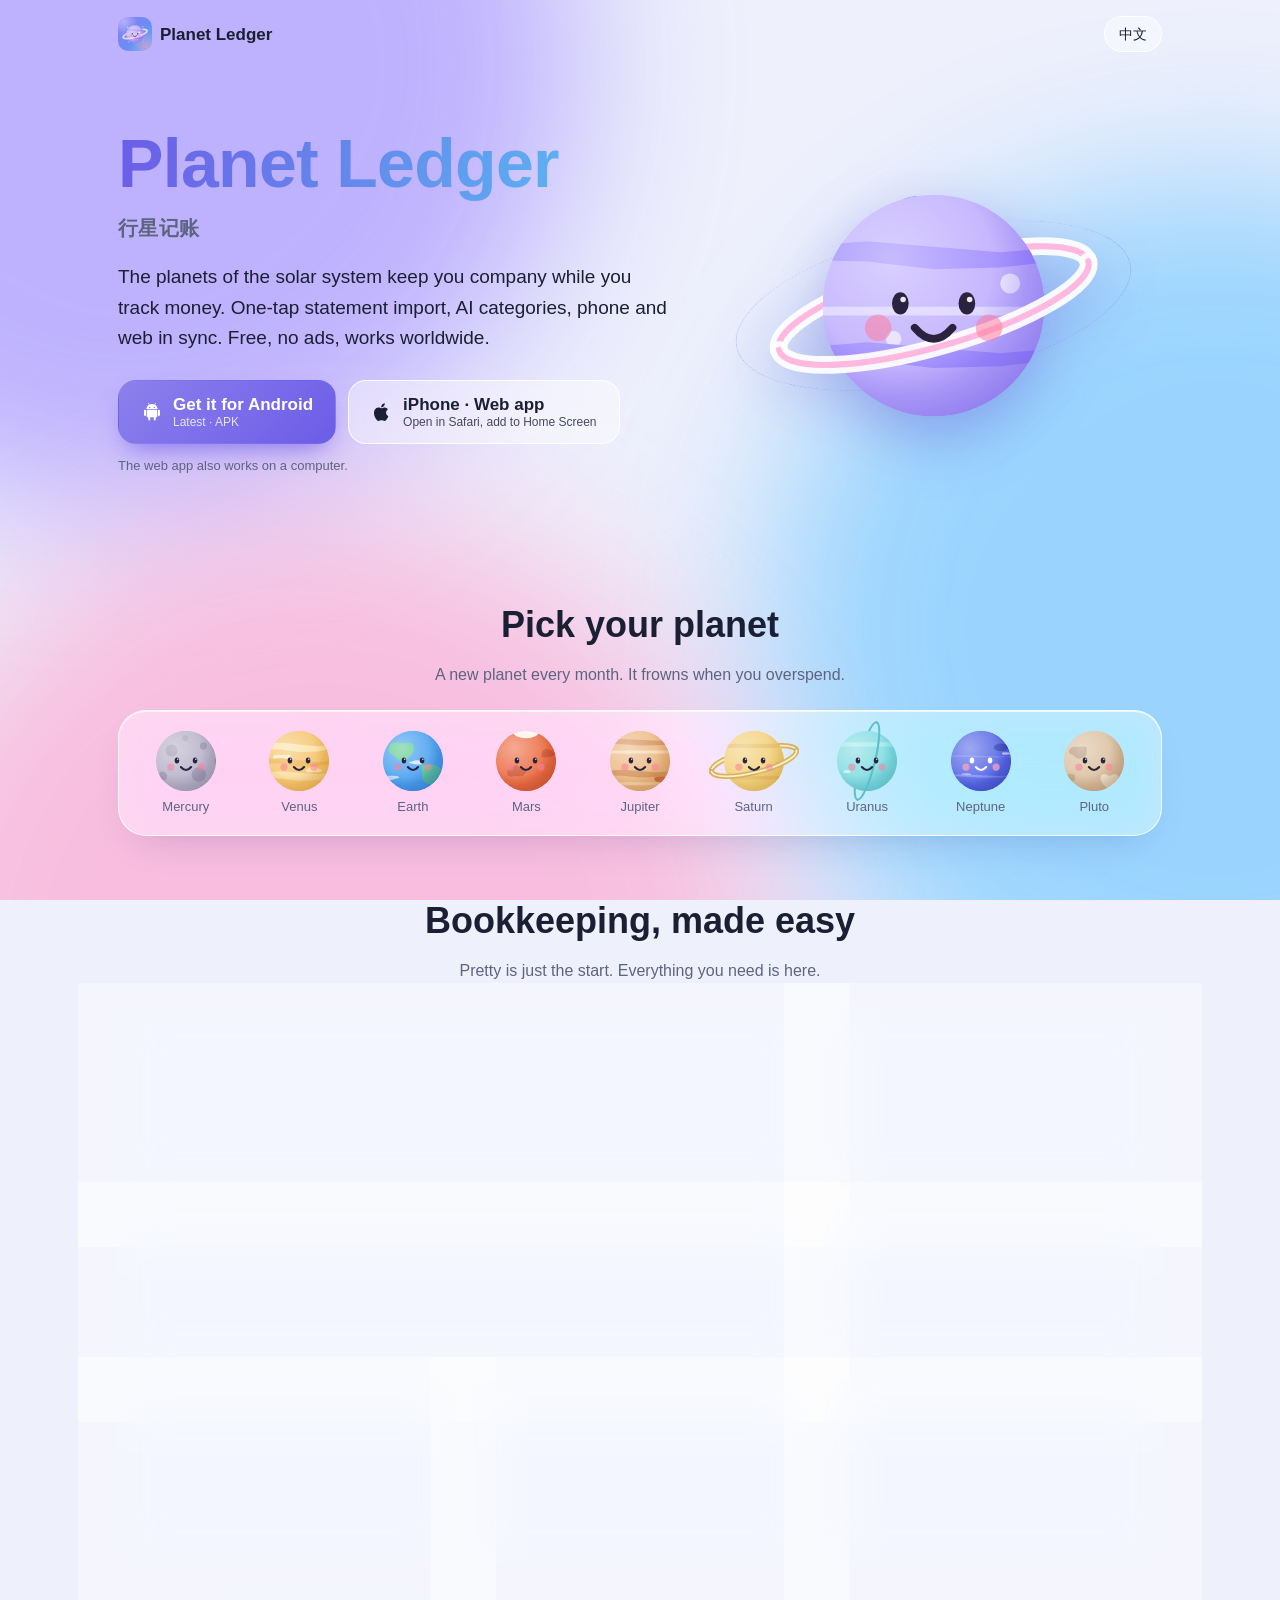
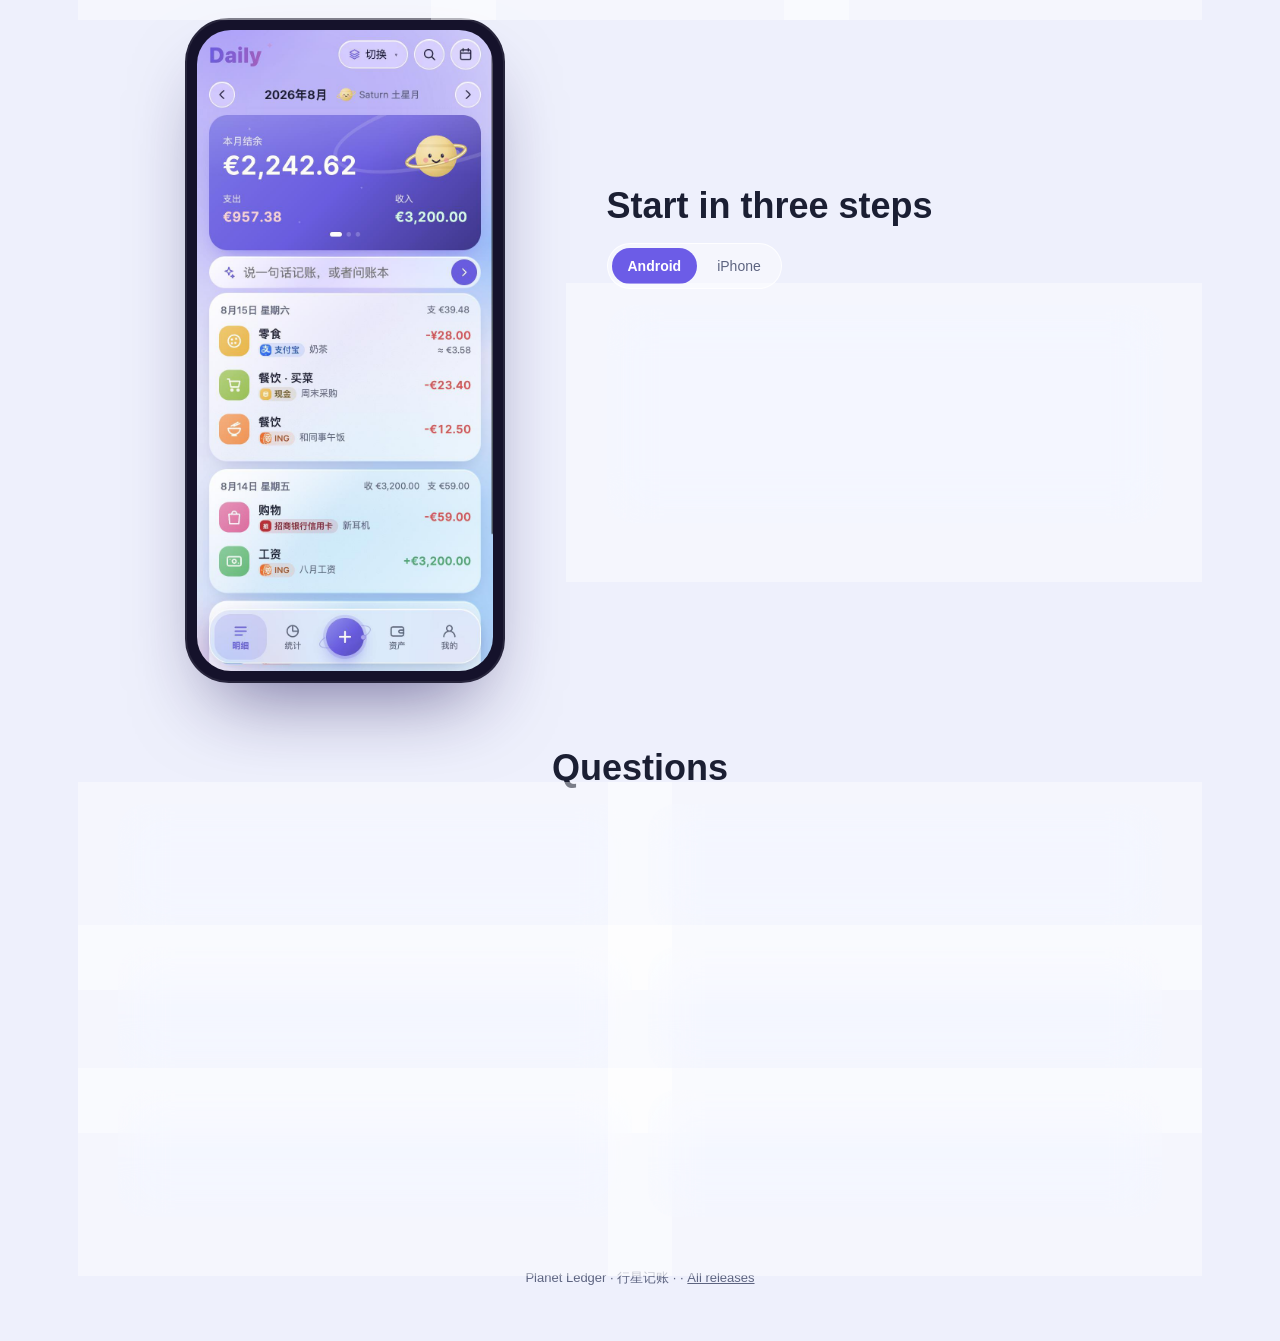
==== commit 245e14d5: "液态玻璃卡片的边缘更自然： 1. 高光与折射不再均匀分布：左上角最亮，沿边缘渐暗，右下为一段弱反光 2. 冷暖色边只出现在高光的尾部 Co-Authored-By: Claude Fable 5.2 " ====
--- a/download/index.html
+++ b/download/index.html
@@ -242,7 +242,7 @@
   </section>
 
   <section class="show reveal">
-    <div class="phone"><div class="screen shot"><img src="app-home.jpg?v=20261128155313" width="390" height="844" alt="行星记账首页截图 / Planet Ledger home screen" onerror="this.onerror=null;this.src='app-home.jpg?r='+Date.now()"></div></div>
+    <div class="phone"><div class="screen shot"><img src="app-home.jpg?v=20261128155709" width="390" height="844" alt="行星记账首页截图 / Planet Ledger home screen" onerror="this.onerror=null;this.src='app-home.jpg?r='+Date.now()"></div></div>
     <div>
       <h2 style="text-align:left;margin-top:0" data-zh="三步开始使用" data-en="Start in three steps">三步开始使用</h2>
       <div class="tabs" role="tablist"><button class="on" data-os="android" role="tab">Android</button><button data-os="ios" role="tab">iPhone</button></div>
@@ -276,7 +276,7 @@
   </footer>
 </div>
 
-<script src="../planets.js?v=20261128155313"></script>
+<script src="../planets.js?v=20261128155709"></script>
 <script>
 'use strict';
 // 语言：跟着浏览器，右上角可以切换
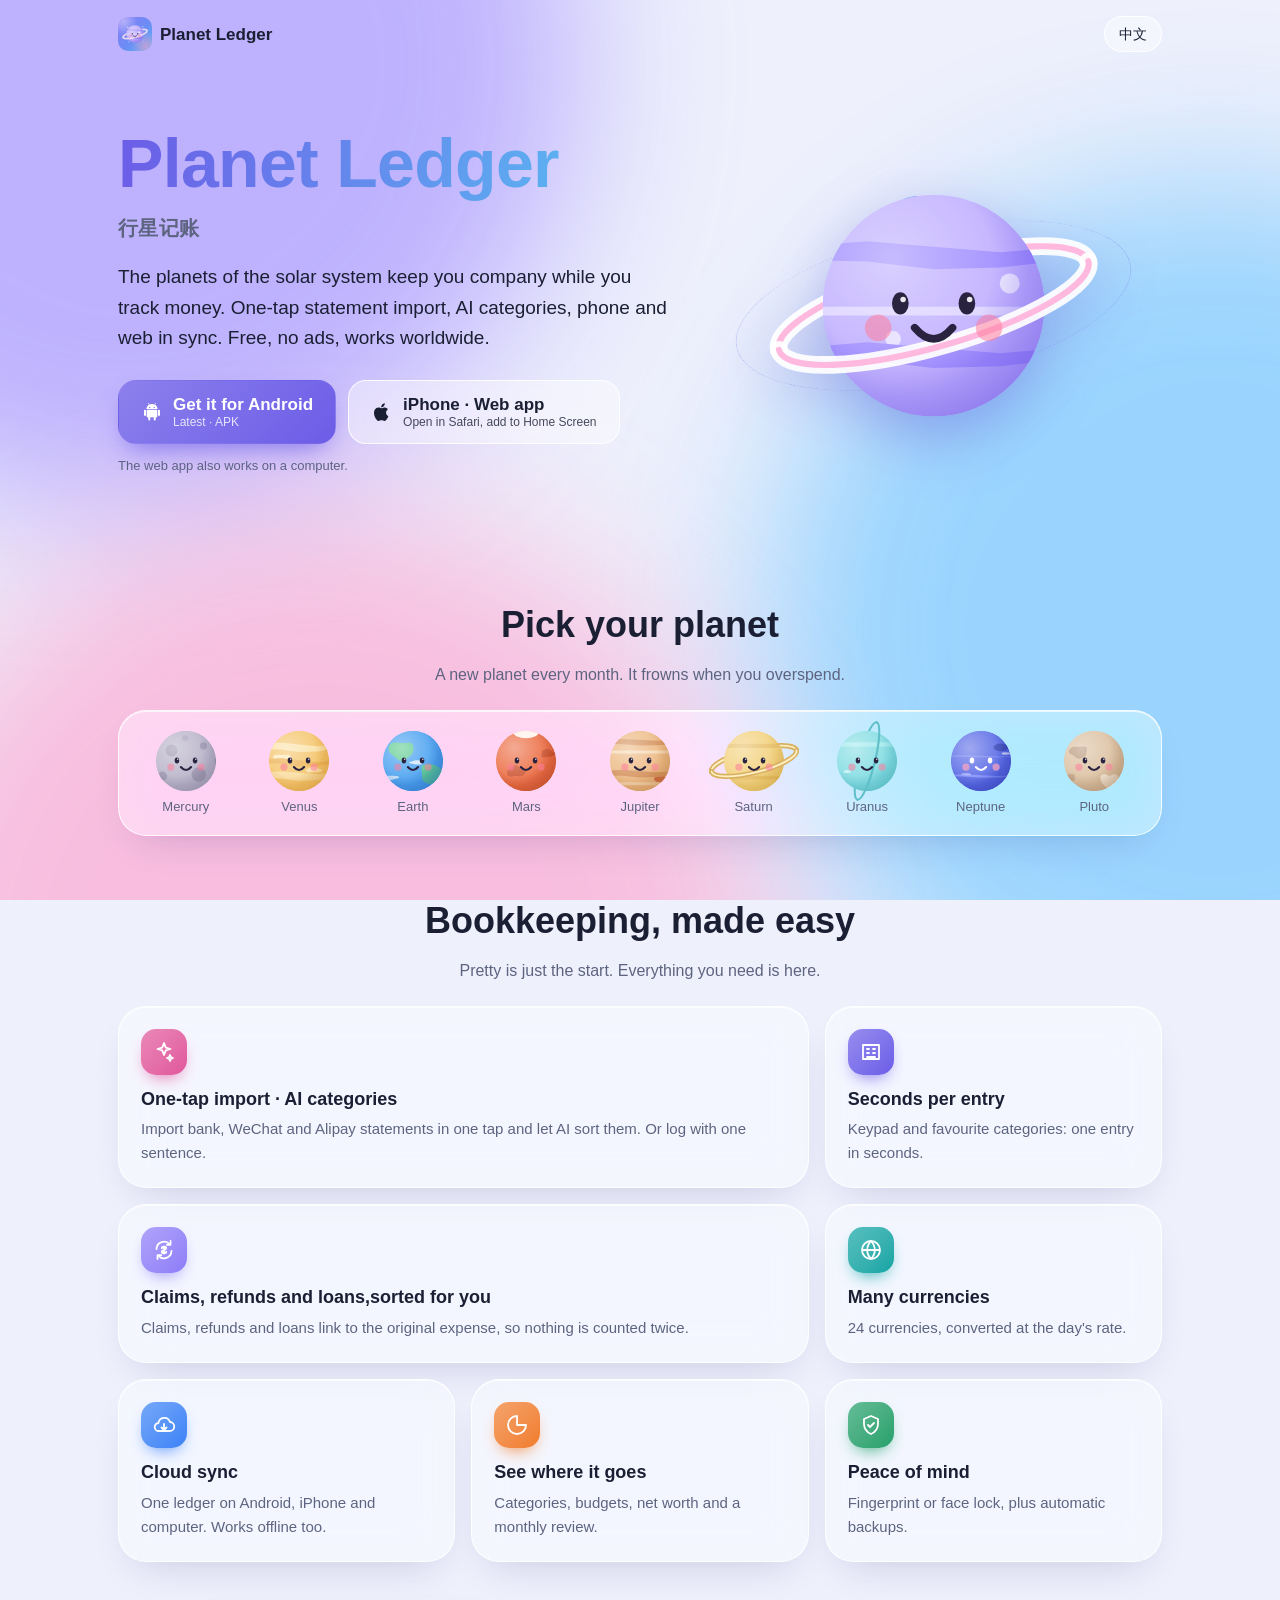
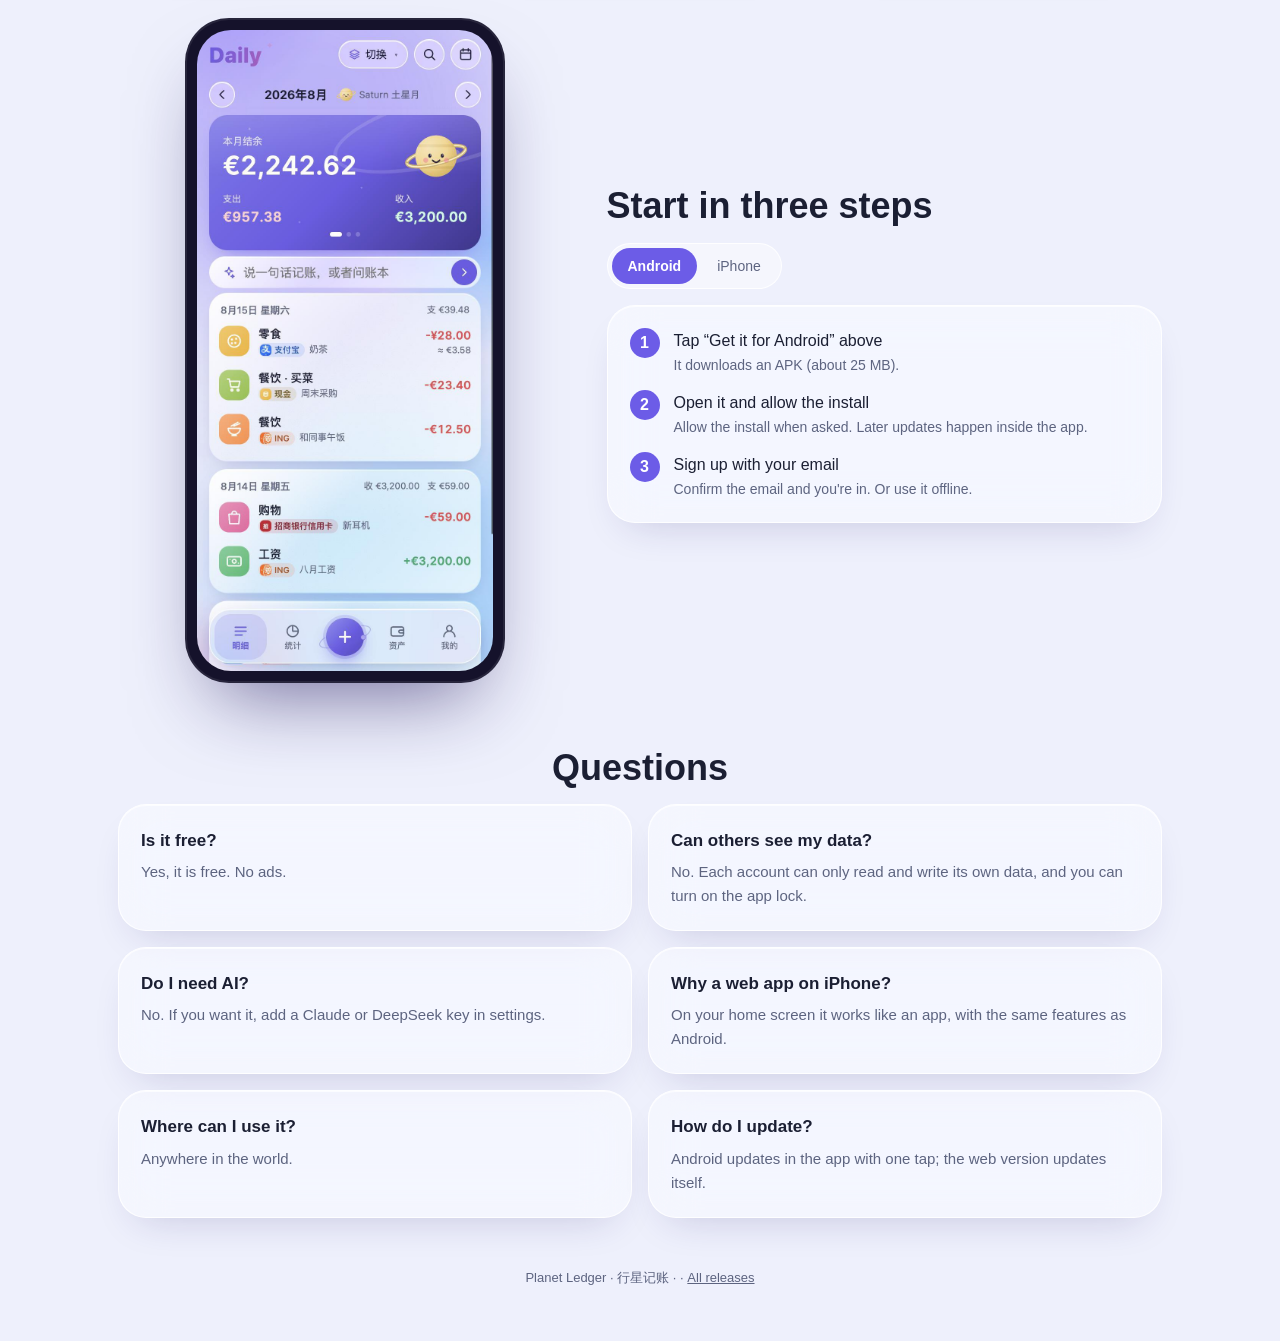
==== commit 30570a09: "记账页面改为一屏显示，无需左右滑动。 1. 分类排成三行；点击一级分类后，子分类以圆弧形式弹出，数量较多时分为两圈。 2. 账户、日期、标签等选项排成整齐的两行。 3. 修改账单时，删除移至标题旁，退" ====
--- a/download/index.html
+++ b/download/index.html
@@ -242,7 +242,7 @@
   </section>
 
   <section class="show reveal">
-    <div class="phone"><div class="screen shot"><img src="app-home.jpg?v=20261128155709" width="390" height="844" alt="行星记账首页截图 / Planet Ledger home screen" onerror="this.onerror=null;this.src='app-home.jpg?r='+Date.now()"></div></div>
+    <div class="phone"><div class="screen shot"><img src="app-home.jpg?v=20261128172924" width="390" height="844" alt="行星记账首页截图 / Planet Ledger home screen" onerror="this.onerror=null;this.src='app-home.jpg?r='+Date.now()"></div></div>
     <div>
       <h2 style="text-align:left;margin-top:0" data-zh="三步开始使用" data-en="Start in three steps">三步开始使用</h2>
       <div class="tabs" role="tablist"><button class="on" data-os="android" role="tab">Android</button><button data-os="ios" role="tab">iPhone</button></div>
@@ -276,7 +276,7 @@
   </footer>
 </div>
 
-<script src="../planets.js?v=20261128155709"></script>
+<script src="../planets.js?v=20261128172924"></script>
 <script>
 'use strict';
 // 语言：跟着浏览器，右上角可以切换
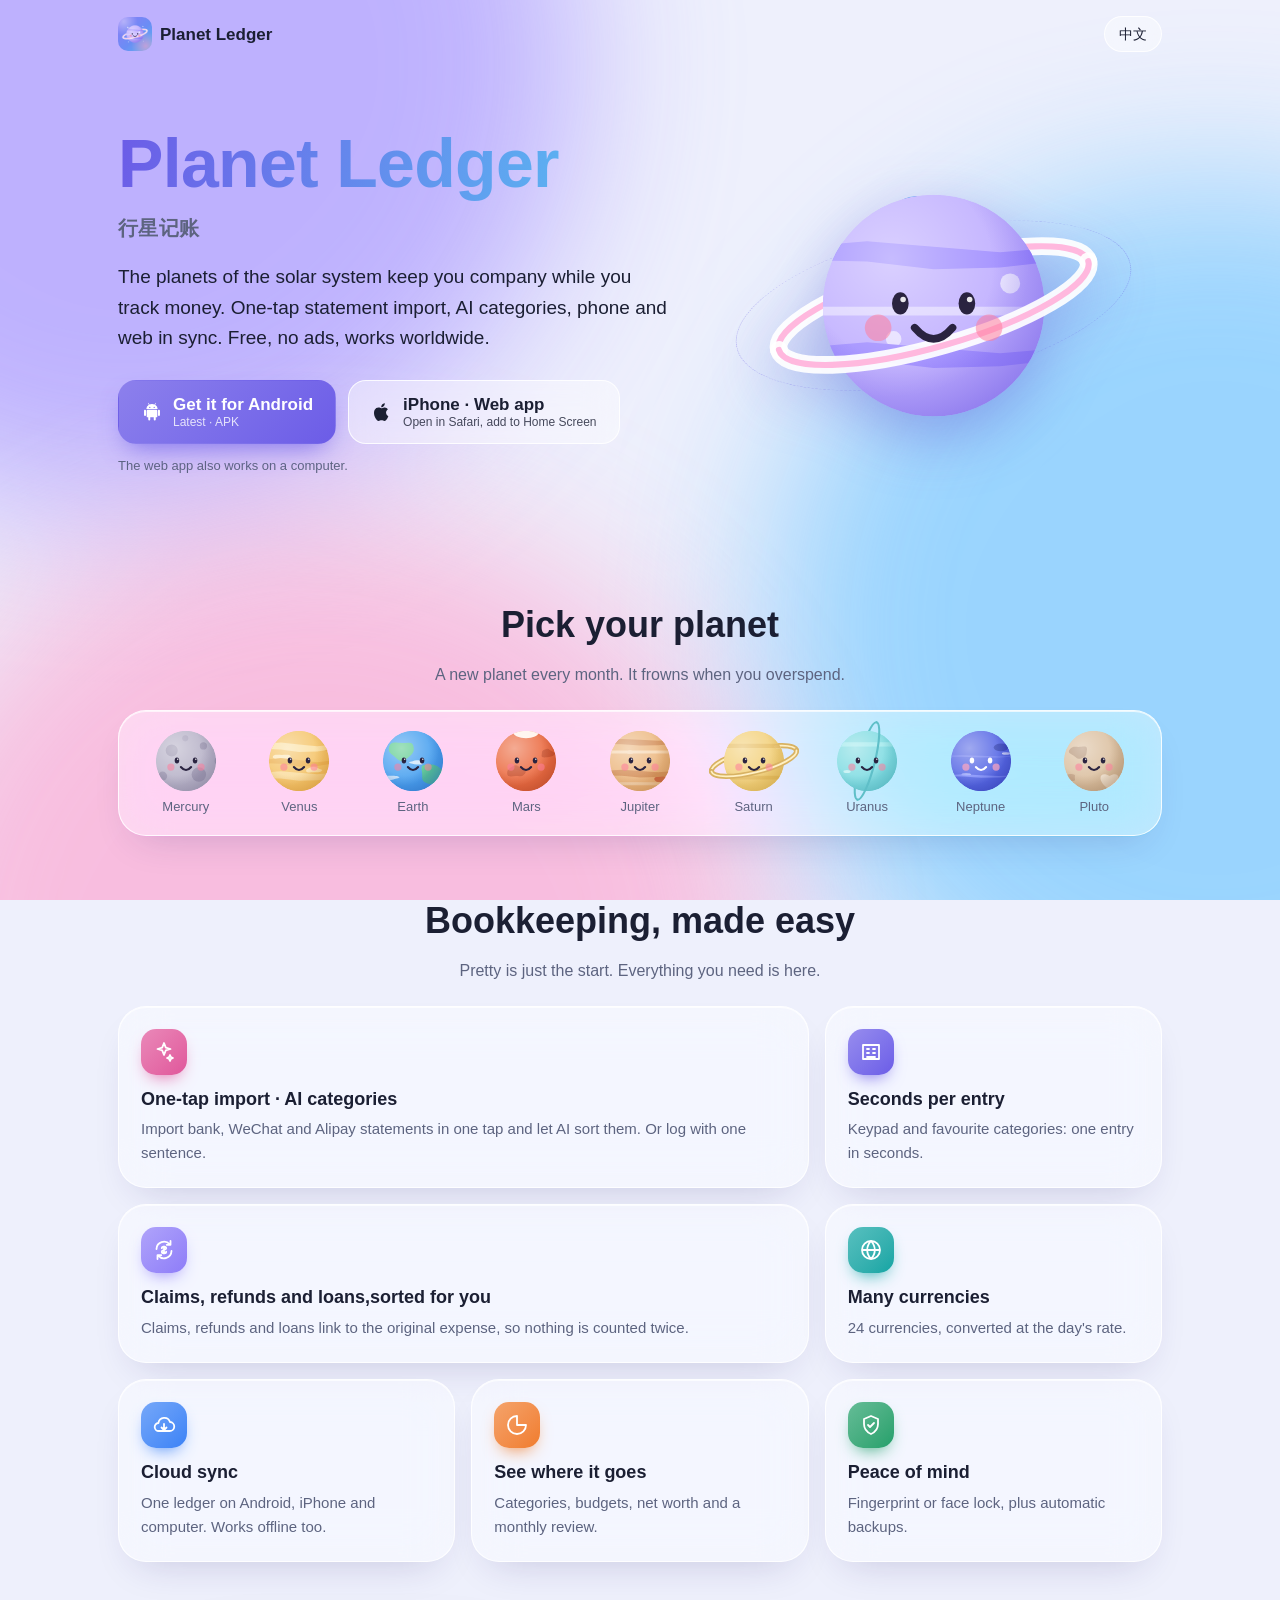
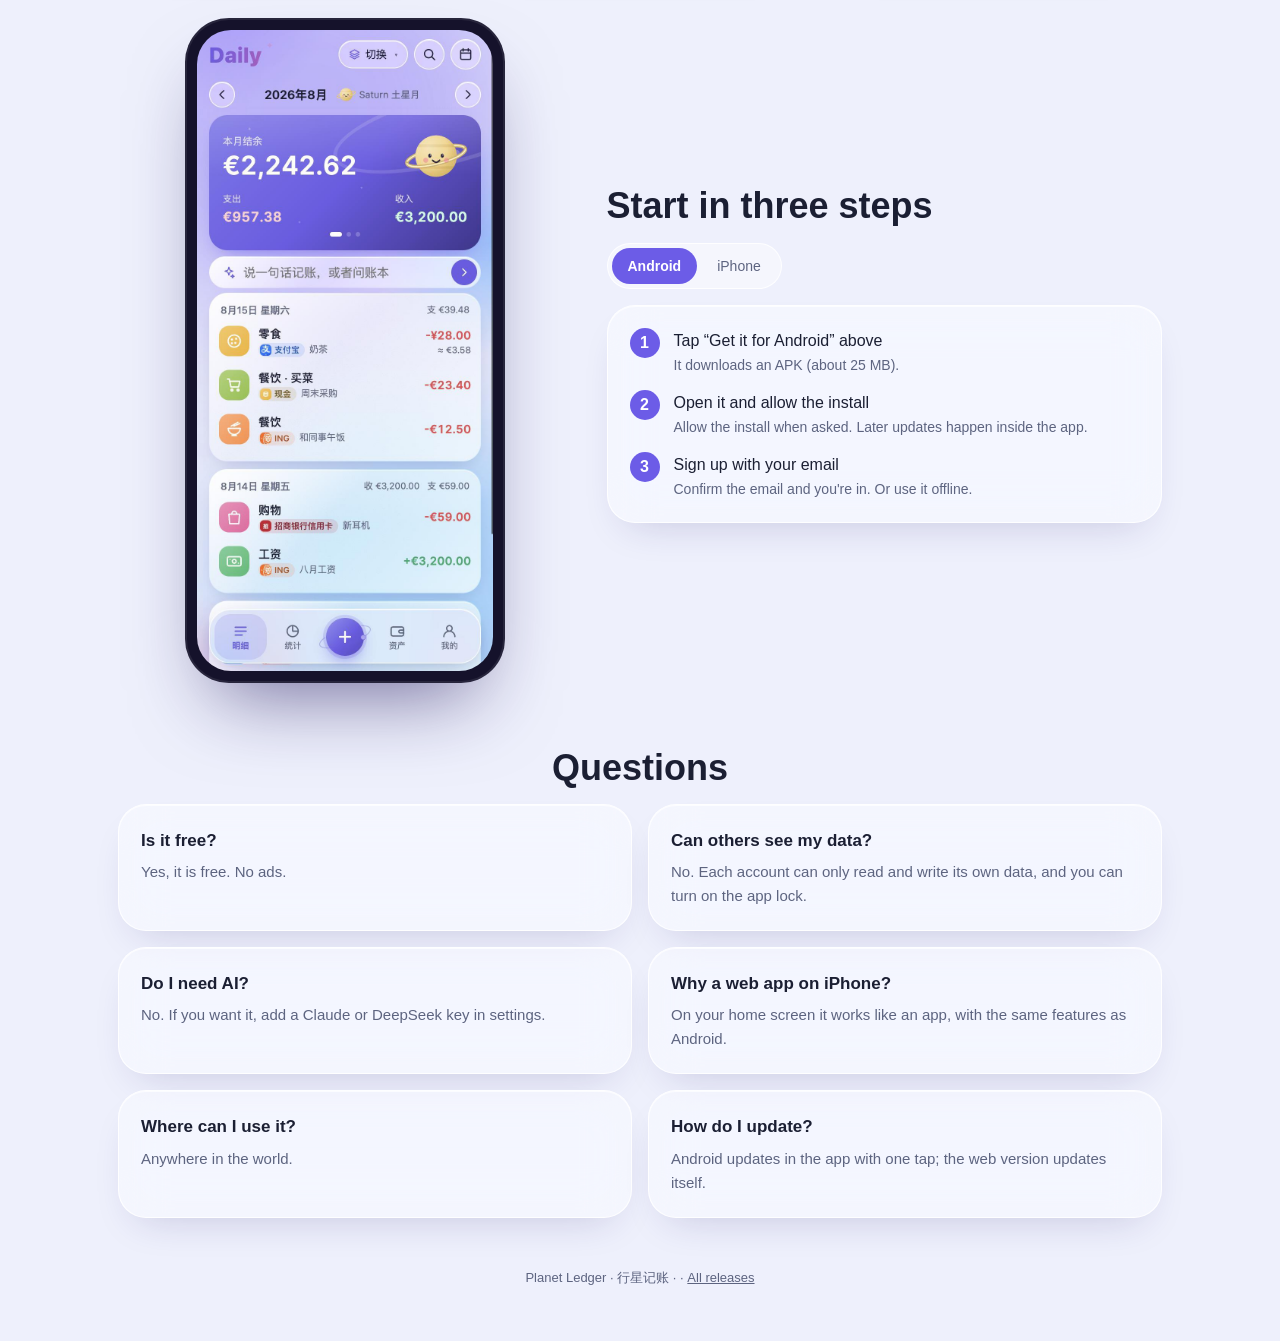
==== commit 97c1e829: "子分类的圆弧弹出做了调整。 1. 子分类最多排成两圈；数量较多时，两圈一同向外放大，不再挤成三圈。 Co-Authored-By: Claude Fable 5.2 <noreply@anthropi" ====
--- a/download/index.html
+++ b/download/index.html
@@ -242,7 +242,7 @@
   </section>
 
   <section class="show reveal">
-    <div class="phone"><div class="screen shot"><img src="app-home.jpg?v=20261128172924" width="390" height="844" alt="行星记账首页截图 / Planet Ledger home screen" onerror="this.onerror=null;this.src='app-home.jpg?r='+Date.now()"></div></div>
+    <div class="phone"><div class="screen shot"><img src="app-home.jpg?v=20261128181138" width="390" height="844" alt="行星记账首页截图 / Planet Ledger home screen" onerror="this.onerror=null;this.src='app-home.jpg?r='+Date.now()"></div></div>
     <div>
       <h2 style="text-align:left;margin-top:0" data-zh="三步开始使用" data-en="Start in three steps">三步开始使用</h2>
       <div class="tabs" role="tablist"><button class="on" data-os="android" role="tab">Android</button><button data-os="ios" role="tab">iPhone</button></div>
@@ -276,7 +276,7 @@
   </footer>
 </div>
 
-<script src="../planets.js?v=20261128172924"></script>
+<script src="../planets.js?v=20261128181138"></script>
 <script>
 'use strict';
 // 语言：跟着浏览器，右上角可以切换
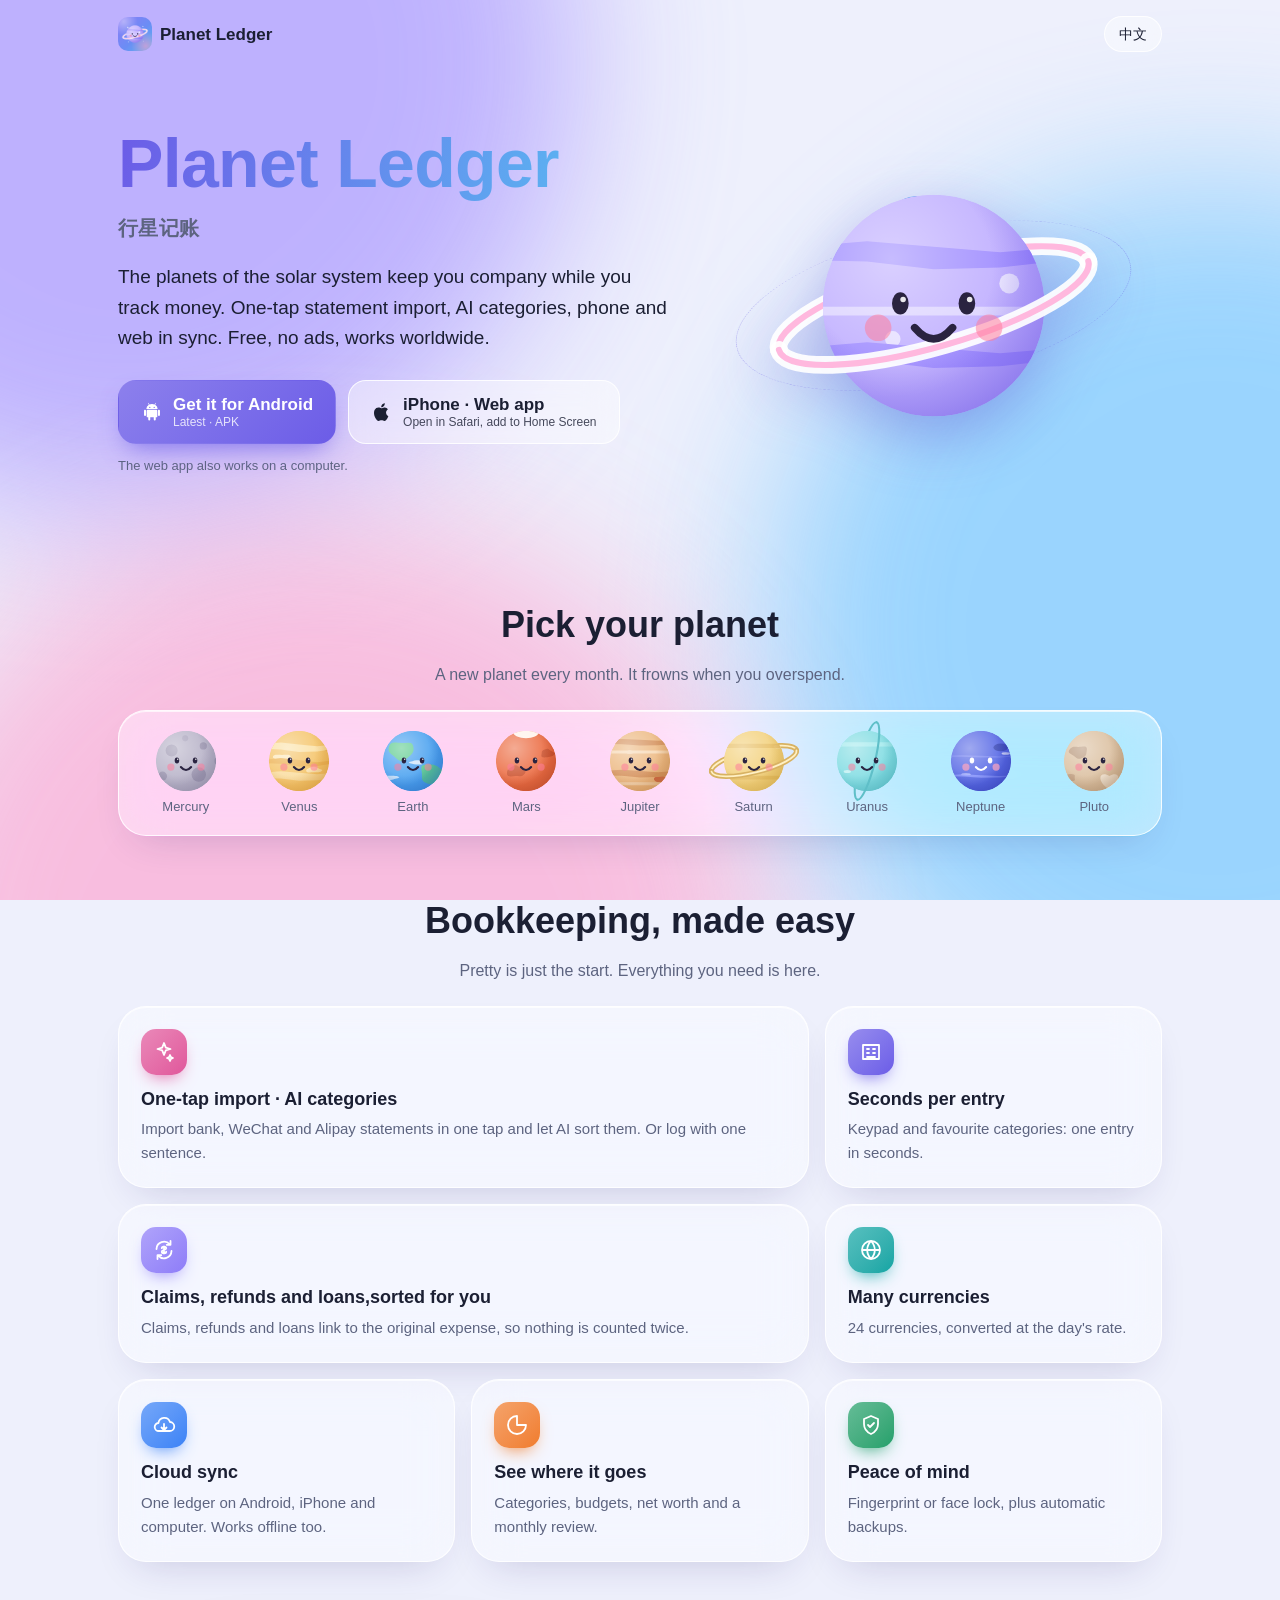
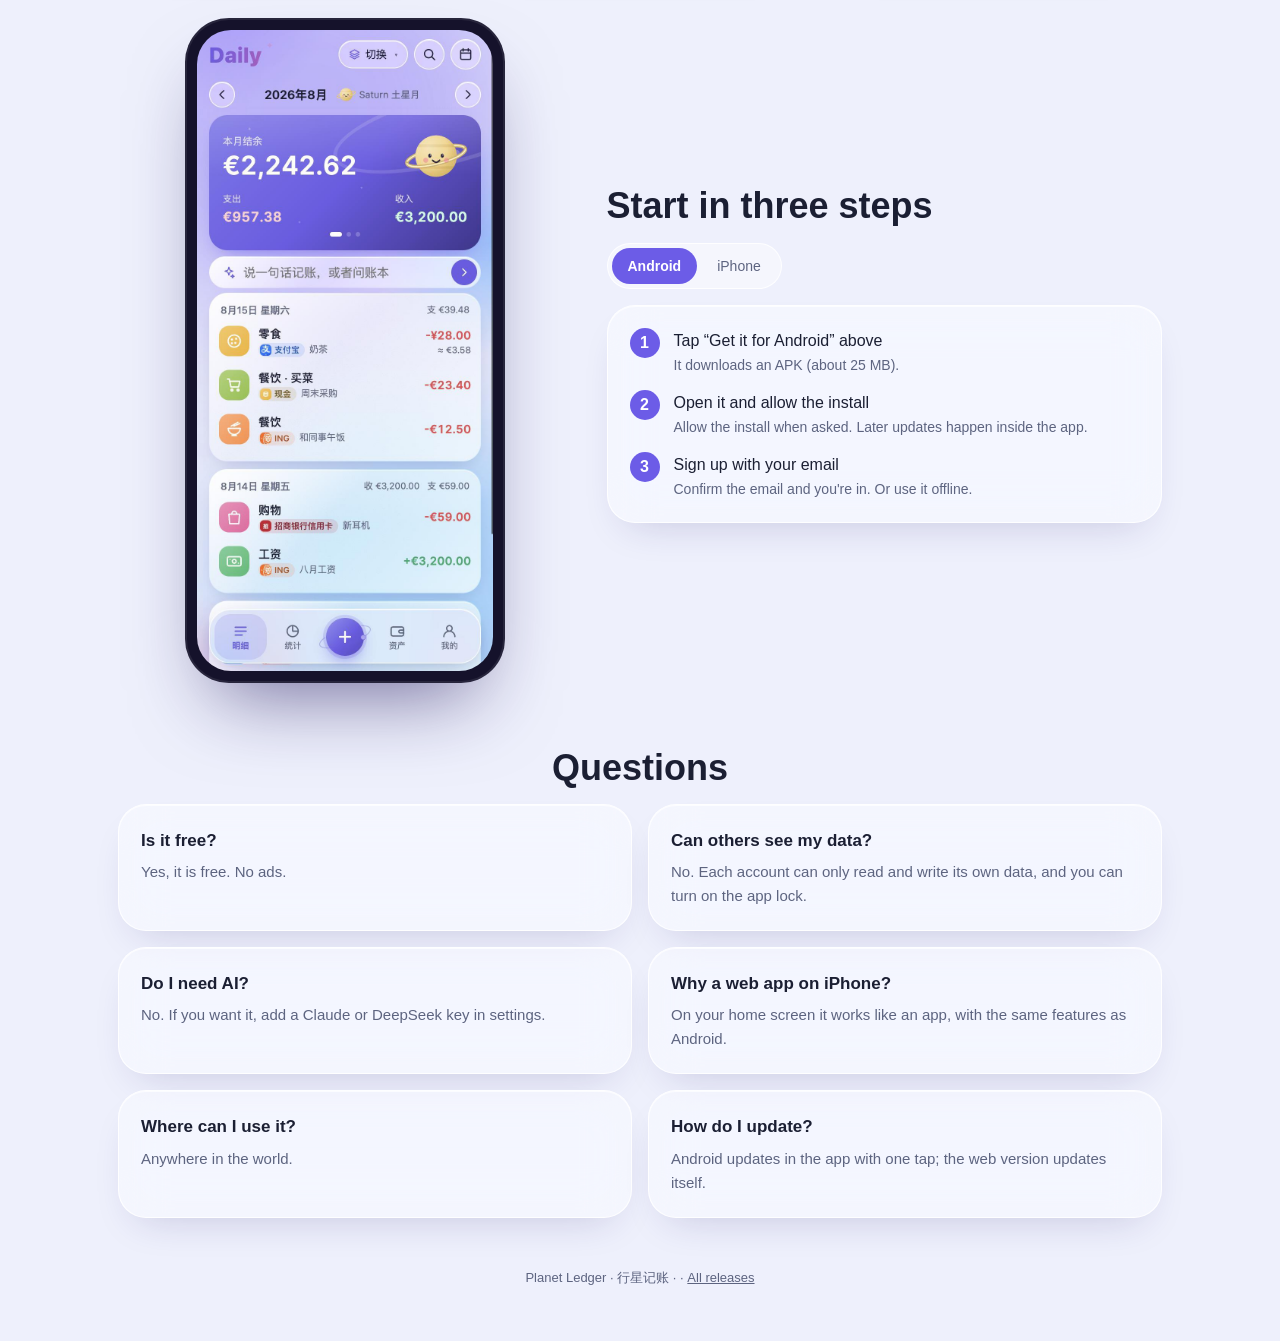
==== commit c732f1d4: "记账页面的数字键盘做了调整。 1. 备注与数字键盘之间不再留空，数字键随屏幕高度加高。 Co-Authored-By: Claude Fable 5.2 <noreply@anthropic.com>" ====
--- a/download/index.html
+++ b/download/index.html
@@ -242,7 +242,7 @@
   </section>
 
   <section class="show reveal">
-    <div class="phone"><div class="screen shot"><img src="app-home.jpg?v=20261128181138" width="390" height="844" alt="行星记账首页截图 / Planet Ledger home screen" onerror="this.onerror=null;this.src='app-home.jpg?r='+Date.now()"></div></div>
+    <div class="phone"><div class="screen shot"><img src="app-home.jpg?v=20261128190234" width="390" height="844" alt="行星记账首页截图 / Planet Ledger home screen" onerror="this.onerror=null;this.src='app-home.jpg?r='+Date.now()"></div></div>
     <div>
       <h2 style="text-align:left;margin-top:0" data-zh="三步开始使用" data-en="Start in three steps">三步开始使用</h2>
       <div class="tabs" role="tablist"><button class="on" data-os="android" role="tab">Android</button><button data-os="ios" role="tab">iPhone</button></div>
@@ -276,7 +276,7 @@
   </footer>
 </div>
 
-<script src="../planets.js?v=20261128181138"></script>
+<script src="../planets.js?v=20261128190234"></script>
 <script>
 'use strict';
 // 语言：跟着浏览器，右上角可以切换
